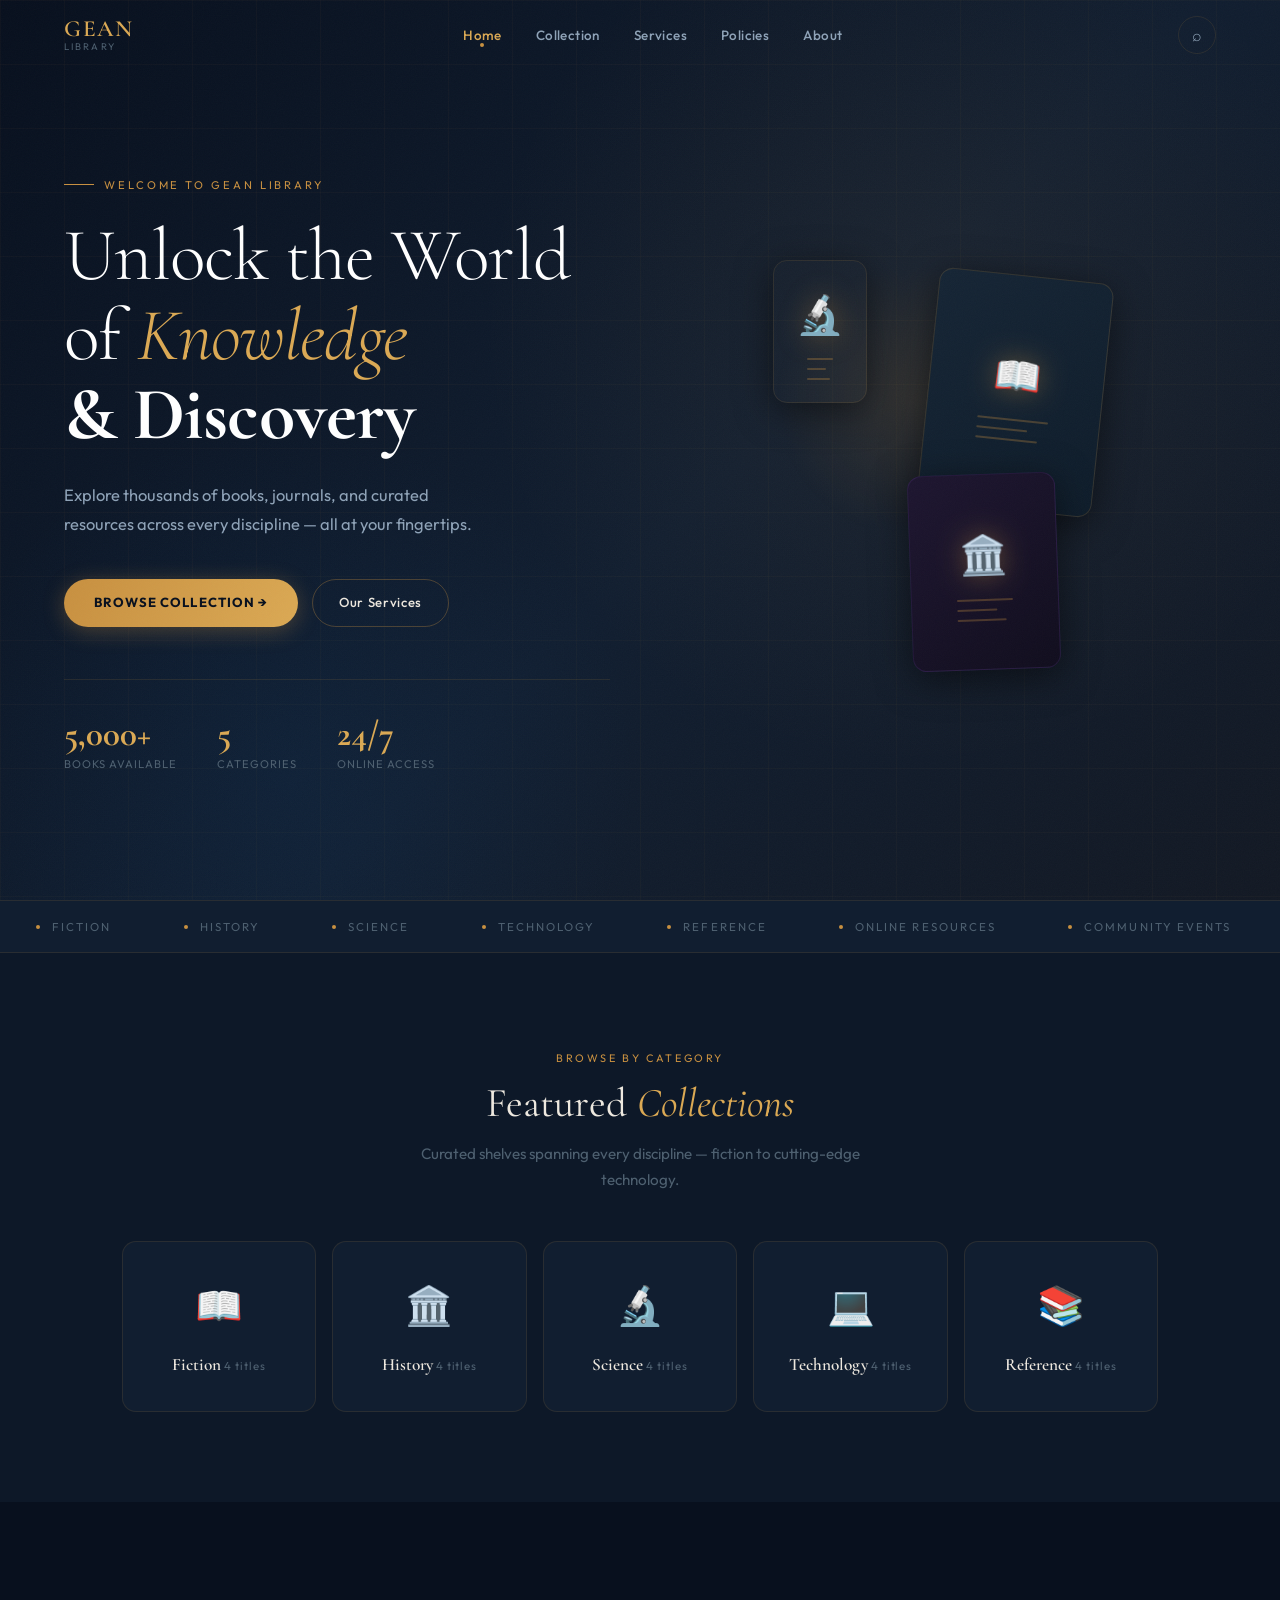
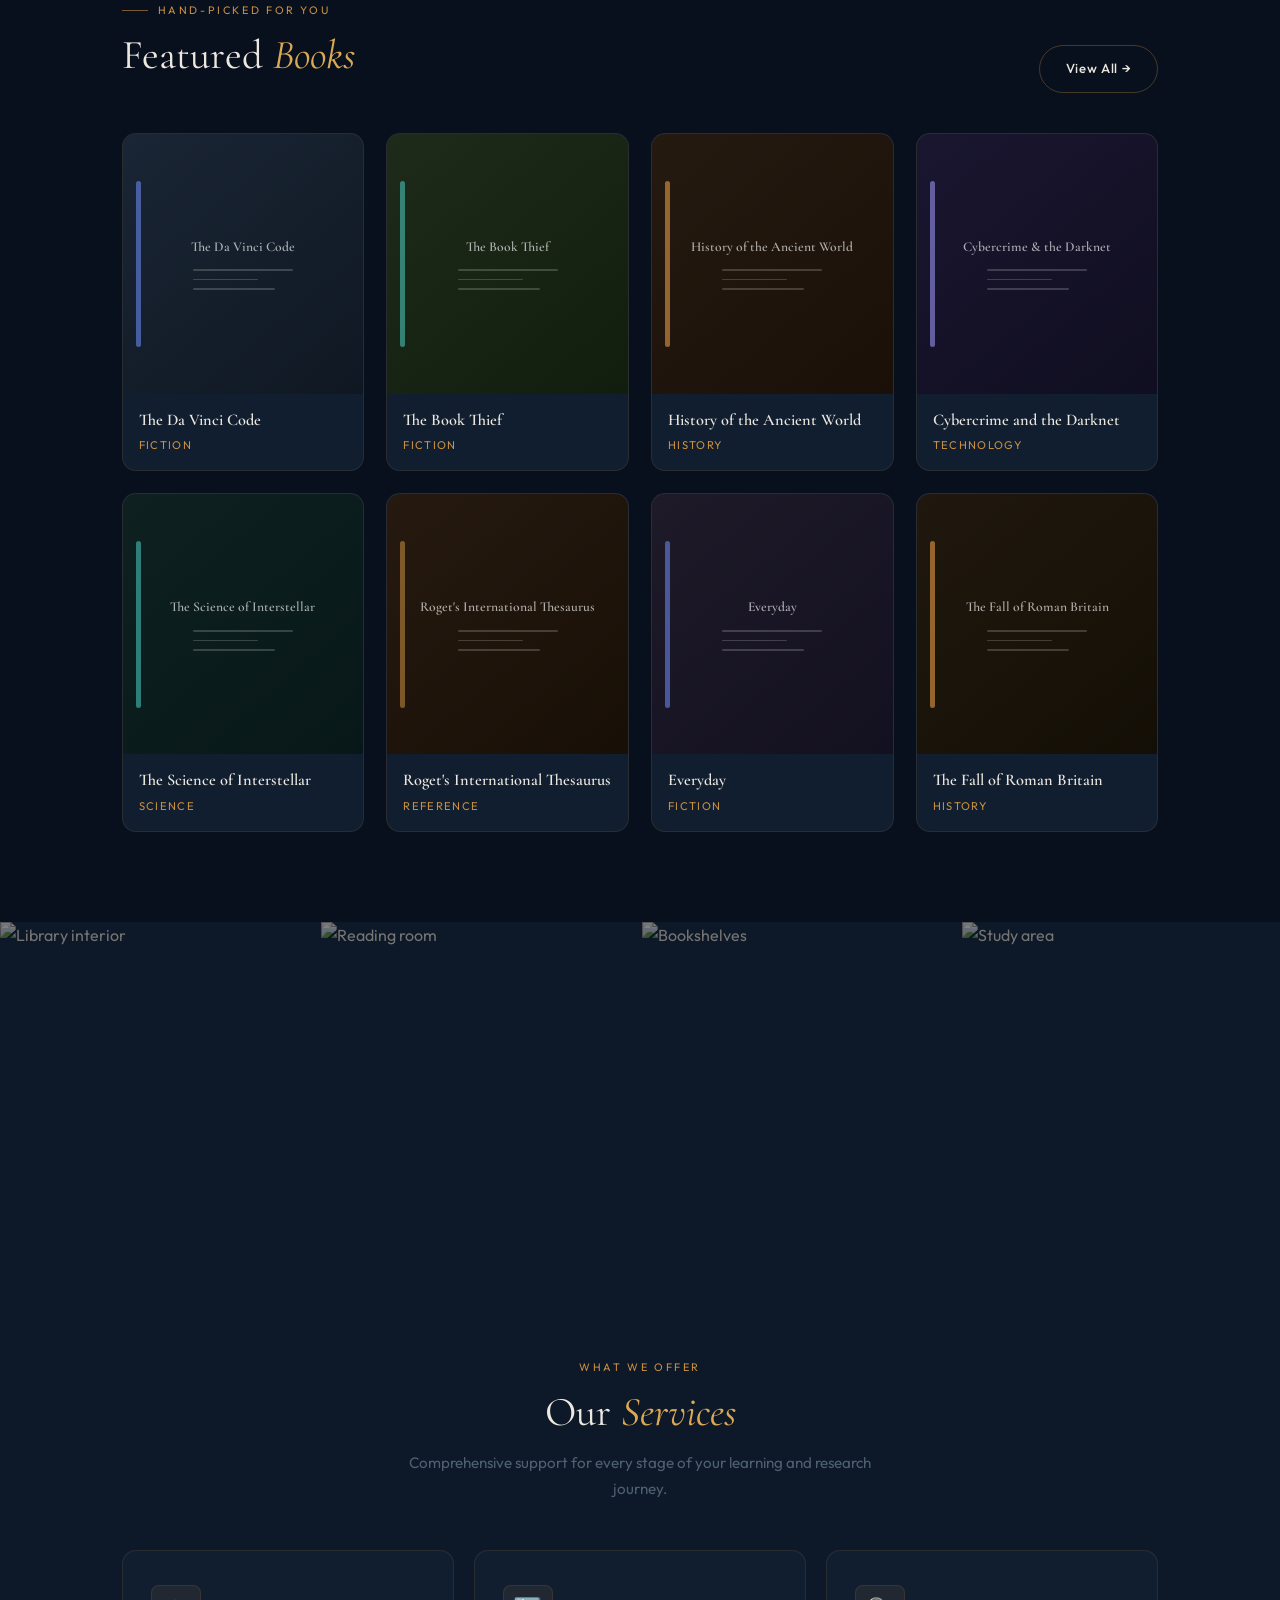
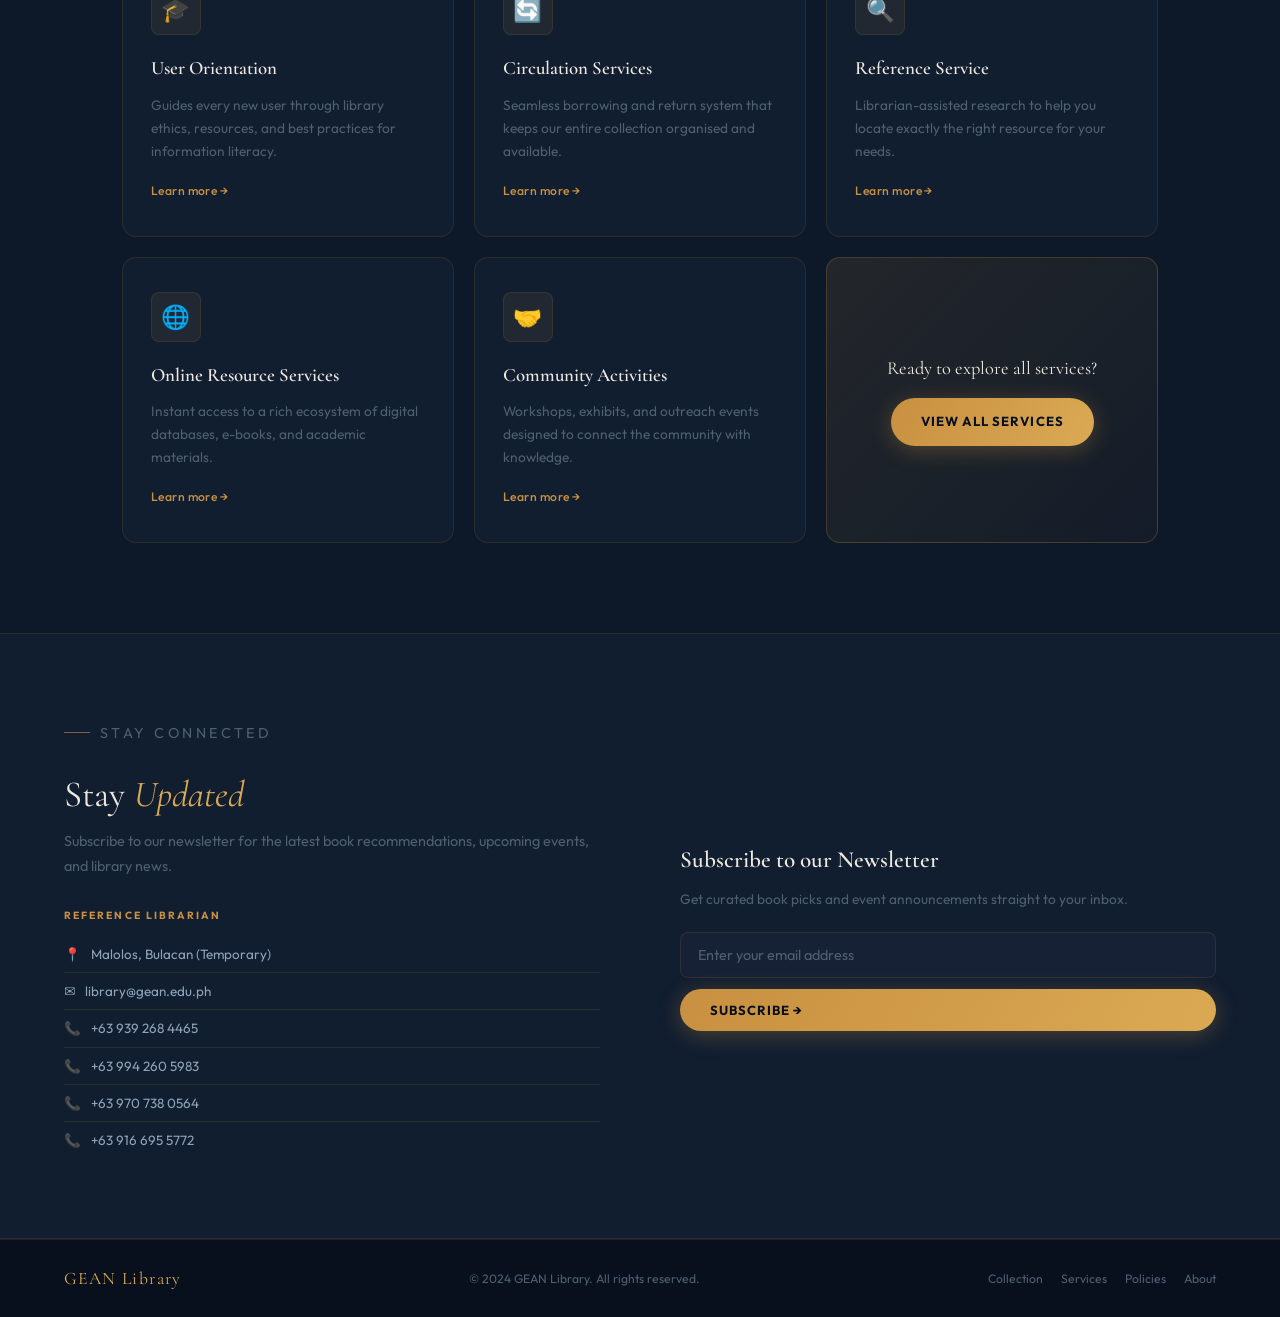
==== index.html @ 61dcc034 "Initial commit - GEAN Library Website" ====
<!DOCTYPE html>
<html lang="en">
<head>
  <meta charset="UTF-8">
  <meta name="viewport" content="width=device-width, initial-scale=1.0">
  <title>GEAN Library — Explore Knowledge</title>
  <link rel="stylesheet" href="style.css">
</head>
<body>

<!-- ══ SEARCH OVERLAY ════════════════════════════════════════ -->
<div id="searchOverlay" class="search-overlay" role="dialog" aria-label="Search books">
  <div class="search-box">
    <div class="search-input-wrap">
      <span class="search-ico">⌕</span>
      <input id="searchInput" type="text" placeholder="Search books, categories…" autocomplete="off" spellcheck="false">
      <button id="searchCloseBtn" class="search-close-btn" aria-label="Close search">✕</button>
    </div>
    <p class="search-meta">Press <kbd>Esc</kbd> to close &nbsp;·&nbsp; <kbd>Ctrl K</kbd> to open</p>
    <div id="searchResults" role="listbox" aria-label="Search results"></div>
  </div>
</div>

<!-- ══ NAVIGATION ════════════════════════════════════════════ -->
<nav class="nav" role="navigation" aria-label="Main navigation">
  <a href="index.html" class="nav-brand" aria-label="GEAN Library home">
    <span class="nav-brand-name">GEAN</span>
    <span class="nav-brand-sub">Library</span>
  </a>

  <ul class="nav-links" role="list">
    <li><a href="index.html">Home</a></li>
    <li><a href="collection.html">Collection</a></li>
    <li><a href="services.html">Services</a></li>
    <li><a href="policies.html">Policies</a></li>
    <li><a href="about.html">About</a></li>
  </ul>

  <button id="navSearchBtn" class="nav-search-btn" aria-label="Open search">⌕</button>
  <button id="navBurger" class="nav-burger" aria-label="Toggle menu" aria-expanded="false">
    <span></span><span></span><span></span>
  </button>
</nav>

<!-- Mobile drawer -->
<nav id="navDrawer" class="nav-drawer" aria-label="Mobile navigation">
  <a href="index.html">Home</a>
  <a href="collection.html">Collection</a>
  <a href="services.html">Services</a>
  <a href="policies.html">Policies</a>
  <a href="about.html">About</a>
</nav>

<!-- ══ HERO ══════════════════════════════════════════════════ -->
<section class="hero" id="home" aria-label="Hero section">
  <div class="hero-grid"></div>
  <div class="hero-radial"></div>
  <div class="hero-radial-2"></div>

  <div class="hero-inner">
    <!-- Left: Text -->
    <div class="hero-left">
      <p class="hero-eyebrow">Welcome to GEAN Library</p>

      <h1 class="hero-title">
        Unlock the World<br>
        of <em>Knowledge</em>
        <strong>& Discovery</strong>
      </h1>

      <p class="hero-desc">
        Explore thousands of books, journals, and curated resources
        across every discipline — all at your fingertips.
      </p>

      <div class="hero-btns">
        <a href="collection.html" class="btn-gold">Browse Collection &rarr;</a>
        <a href="services.html"   class="btn-ghost">Our Services</a>
      </div>

      <div class="hero-stats">
        <div class="stat-item">
          <div class="stat-num" data-count="5000" data-suffix="+">0</div>
          <div class="stat-label">Books Available</div>
        </div>
        <div class="stat-item">
          <div class="stat-num" data-count="5" data-suffix="">0</div>
          <div class="stat-label">Categories</div>
        </div>
        <div class="stat-item">
          <div class="stat-num" data-count="24" data-suffix="/7">0</div>
          <div class="stat-label">Online Access</div>
        </div>
      </div>
    </div>

    <!-- Right: Floating cards -->
    <div class="hero-visual" aria-hidden="true">
      <div class="hv-wrap">
        <div class="hv-glow"></div>
        <div class="hv-card">
          <div class="hv-inner">
            <span class="hv-icon">📖</span>
            <div class="hv-lines"><span></span><span></span><span></span></div>
          </div>
        </div>
        <div class="hv-card">
          <div class="hv-inner">
            <span class="hv-icon">🏛️</span>
            <div class="hv-lines"><span></span><span></span><span></span></div>
          </div>
        </div>
        <div class="hv-card">
          <div class="hv-inner">
            <span class="hv-icon">🔬</span>
            <div class="hv-lines"><span></span><span></span><span></span></div>
          </div>
        </div>
      </div>
    </div>
  </div>
</section>

<!-- ══ MARQUEE ════════════════════════════════════════════════ -->
<div class="marquee-bar" aria-hidden="true">
  <div class="marquee-track">
    <!-- Duplicated for seamless loop -->
    <span class="mq-item"><span class="mq-dot"></span>Fiction</span>
    <span class="mq-item"><span class="mq-dot"></span>History</span>
    <span class="mq-item"><span class="mq-dot"></span>Science</span>
    <span class="mq-item"><span class="mq-dot"></span>Technology</span>
    <span class="mq-item"><span class="mq-dot"></span>Reference</span>
    <span class="mq-item"><span class="mq-dot"></span>Online Resources</span>
    <span class="mq-item"><span class="mq-dot"></span>Community Events</span>
    <span class="mq-item"><span class="mq-dot"></span>User Orientation</span>
    <span class="mq-item"><span class="mq-dot"></span>Circulation Services</span>
    <span class="mq-item"><span class="mq-dot"></span>Fiction</span>
    <span class="mq-item"><span class="mq-dot"></span>History</span>
    <span class="mq-item"><span class="mq-dot"></span>Science</span>
    <span class="mq-item"><span class="mq-dot"></span>Technology</span>
    <span class="mq-item"><span class="mq-dot"></span>Reference</span>
    <span class="mq-item"><span class="mq-dot"></span>Online Resources</span>
    <span class="mq-item"><span class="mq-dot"></span>Community Events</span>
    <span class="mq-item"><span class="mq-dot"></span>User Orientation</span>
    <span class="mq-item"><span class="mq-dot"></span>Circulation Services</span>
  </div>
</div>

<!-- ══ CATEGORIES ════════════════════════════════════════════ -->
<section class="cat-section sec" aria-labelledby="cat-heading">
  <div class="wrap">
    <header class="sec-header center" style="margin-bottom:48px">
      <p class="sec-tag">Browse by Category</p>
      <h2 class="sec-title" id="cat-heading">Featured <em>Collections</em></h2>
      <p class="sec-desc">Curated shelves spanning every discipline — fiction to cutting-edge technology.</p>
    </header>

    <div class="cat-grid">
      <a href="collection.html#fiction"    class="cat-card reveal d1">
        <span class="cat-icon">📖</span>
        <span class="cat-name">Fiction</span>
        <span class="cat-count">4 titles</span>
      </a>
      <a href="collection.html#history"    class="cat-card reveal d2">
        <span class="cat-icon">🏛️</span>
        <span class="cat-name">History</span>
        <span class="cat-count">4 titles</span>
      </a>
      <a href="collection.html#science"    class="cat-card reveal d3">
        <span class="cat-icon">🔬</span>
        <span class="cat-name">Science</span>
        <span class="cat-count">4 titles</span>
      </a>
      <a href="collection.html#technology" class="cat-card reveal d4">
        <span class="cat-icon">💻</span>
        <span class="cat-name">Technology</span>
        <span class="cat-count">4 titles</span>
      </a>
      <a href="collection.html#reference"  class="cat-card reveal d5">
        <span class="cat-icon">📚</span>
        <span class="cat-name">Reference</span>
        <span class="cat-count">4 titles</span>
      </a>
    </div>
  </div>
</section>

<!-- ══ FEATURED BOOKS ═════════════════════════════════════════ -->
<section class="books-section sec" aria-labelledby="books-heading">
  <div class="wrap">
    <div class="books-hdr">
      <div>
        <p class="sec-tag">Hand-picked for You</p>
        <h2 class="sec-title" id="books-heading">Featured <em>Books</em></h2>
      </div>
      <a href="collection.html" class="btn-ghost">View All &rarr;</a>
    </div>

    <div class="books-grid">

      <!-- Book 1 -->
      <article class="book-card reveal d1">
        <div class="book-cover">
          <div class="book-cover-fake" style="background:linear-gradient(140deg,#1a2535,#0f1822)">
            <div class="bcf-spine" style="background:#6e8efb"></div>
            <span class="bcf-label">The Da Vinci Code</span>
            <div class="bcf-lines"><span></span><span></span><span></span></div>
          </div>
          <div class="book-overlay">
            <button class="btn-add">+ Add to Collection</button>
          </div>
        </div>
        <div class="book-body">
          <p class="book-title">The Da Vinci Code</p>
          <p class="book-cat">Fiction</p>
        </div>
      </article>

      <!-- Book 2 -->
      <article class="book-card reveal d2">
        <div class="book-cover">
          <div class="book-cover-fake" style="background:linear-gradient(140deg,#1e2a1a,#111e0e)">
            <div class="bcf-spine" style="background:#4ecdc4"></div>
            <span class="bcf-label">The Book Thief</span>
            <div class="bcf-lines"><span></span><span></span><span></span></div>
          </div>
          <div class="book-overlay">
            <button class="btn-add">+ Add to Collection</button>
          </div>
        </div>
        <div class="book-body">
          <p class="book-title">The Book Thief</p>
          <p class="book-cat">Fiction</p>
        </div>
      </article>

      <!-- Book 3 -->
      <article class="book-card reveal d3">
        <div class="book-cover">
          <div class="book-cover-fake" style="background:linear-gradient(140deg,#251a10,#1a1008)">
            <div class="bcf-spine" style="background:#f6a74b"></div>
            <span class="bcf-label">History of the Ancient World</span>
            <div class="bcf-lines"><span></span><span></span><span></span></div>
          </div>
          <div class="book-overlay">
            <button class="btn-add">+ Add to Collection</button>
          </div>
        </div>
        <div class="book-body">
          <p class="book-title">History of the Ancient World</p>
          <p class="book-cat">History</p>
        </div>
      </article>

      <!-- Book 4 -->
      <article class="book-card reveal d4">
        <div class="book-cover">
          <div class="book-cover-fake" style="background:linear-gradient(140deg,#1a1630,#100e20)">
            <div class="bcf-spine" style="background:#a29bfe"></div>
            <span class="bcf-label">Cybercrime &amp; the Darknet</span>
            <div class="bcf-lines"><span></span><span></span><span></span></div>
          </div>
          <div class="book-overlay">
            <button class="btn-add">+ Add to Collection</button>
          </div>
        </div>
        <div class="book-body">
          <p class="book-title">Cybercrime and the Darknet</p>
          <p class="book-cat">Technology</p>
        </div>
      </article>

      <!-- Book 5 -->
      <article class="book-card reveal d1">
        <div class="book-cover">
          <div class="book-cover-fake" style="background:linear-gradient(140deg,#0e2020,#081818)">
            <div class="bcf-spine" style="background:#4ecdc4"></div>
            <span class="bcf-label">The Science of Interstellar</span>
            <div class="bcf-lines"><span></span><span></span><span></span></div>
          </div>
          <div class="book-overlay">
            <button class="btn-add">+ Add to Collection</button>
          </div>
        </div>
        <div class="book-body">
          <p class="book-title">The Science of Interstellar</p>
          <p class="book-cat">Science</p>
        </div>
      </article>

      <!-- Book 6 -->
      <article class="book-card reveal d2">
        <div class="book-cover">
          <div class="book-cover-fake" style="background:linear-gradient(140deg,#261a10,#180f06)">
            <div class="bcf-spine" style="background:#c89040"></div>
            <span class="bcf-label">Roget's International Thesaurus</span>
            <div class="bcf-lines"><span></span><span></span><span></span></div>
          </div>
          <div class="book-overlay">
            <button class="btn-add">+ Add to Collection</button>
          </div>
        </div>
        <div class="book-body">
          <p class="book-title">Roget's International Thesaurus</p>
          <p class="book-cat">Reference</p>
        </div>
      </article>

      <!-- Book 7 -->
      <article class="book-card reveal d3">
        <div class="book-cover">
          <div class="book-cover-fake" style="background:linear-gradient(140deg,#1e1a28,#131020)">
            <div class="bcf-spine" style="background:#6e8efb"></div>
            <span class="bcf-label">Everyday</span>
            <div class="bcf-lines"><span></span><span></span><span></span></div>
          </div>
          <div class="book-overlay">
            <button class="btn-add">+ Add to Collection</button>
          </div>
        </div>
        <div class="book-body">
          <p class="book-title">Everyday</p>
          <p class="book-cat">Fiction</p>
        </div>
      </article>

      <!-- Book 8 -->
      <article class="book-card reveal d4">
        <div class="book-cover">
          <div class="book-cover-fake" style="background:linear-gradient(140deg,#20180e,#140f06)">
            <div class="bcf-spine" style="background:#f6a74b"></div>
            <span class="bcf-label">The Fall of Roman Britain</span>
            <div class="bcf-lines"><span></span><span></span><span></span></div>
          </div>
          <div class="book-overlay">
            <button class="btn-add">+ Add to Collection</button>
          </div>
        </div>
        <div class="book-body">
          <p class="book-title">The Fall of Roman Britain</p>
          <p class="book-cat">History</p>
        </div>
      </article>

    </div>
  </div>
</section>

<!-- ══ GALLERY STRIP ═════════════════════════════════════════ -->
<div class="gallery-strip" aria-label="Library photo gallery" role="img">
  <!-- Replace src with real images from your /images folder -->
  <img src="images/gal1.jpg" alt="Library interior" loading="lazy">
  <img src="images/gal2.jpg" alt="Reading room"     loading="lazy">
  <img src="images/gal3.jpg" alt="Bookshelves"      loading="lazy">
  <img src="images/gal4.jpg" alt="Study area"       loading="lazy">
</div>

<!-- ══ SERVICES PREVIEW ══════════════════════════════════════ -->
<section class="services-prev sec" aria-labelledby="srv-heading">
  <div class="wrap">
    <header class="sec-header center" style="margin-bottom:48px">
      <p class="sec-tag">What We Offer</p>
      <h2 class="sec-title" id="srv-heading">Our <em>Services</em></h2>
      <p class="sec-desc">Comprehensive support for every stage of your learning and research journey.</p>
    </header>

    <div class="srv-grid">
      <div class="srv-card reveal d1">
        <div class="srv-icon">🎓</div>
        <h3 class="srv-title">User Orientation</h3>
        <p class="srv-desc">Guides every new user through library ethics, resources, and best practices for information literacy.</p>
        <a href="services.html" class="srv-arrow">Learn more →</a>
      </div>
      <div class="srv-card reveal d2">
        <div class="srv-icon">🔄</div>
        <h3 class="srv-title">Circulation Services</h3>
        <p class="srv-desc">Seamless borrowing and return system that keeps our entire collection organised and available.</p>
        <a href="services.html" class="srv-arrow">Learn more →</a>
      </div>
      <div class="srv-card reveal d3">
        <div class="srv-icon">🔍</div>
        <h3 class="srv-title">Reference Service</h3>
        <p class="srv-desc">Librarian-assisted research to help you locate exactly the right resource for your needs.</p>
        <a href="services.html" class="srv-arrow">Learn more →</a>
      </div>
      <div class="srv-card reveal d1">
        <div class="srv-icon">🌐</div>
        <h3 class="srv-title">Online Resource Services</h3>
        <p class="srv-desc">Instant access to a rich ecosystem of digital databases, e-books, and academic materials.</p>
        <a href="services.html" class="srv-arrow">Learn more →</a>
      </div>
      <div class="srv-card reveal d2">
        <div class="srv-icon">🤝</div>
        <h3 class="srv-title">Community Activities</h3>
        <p class="srv-desc">Workshops, exhibits, and outreach events designed to connect the community with knowledge.</p>
        <a href="services.html" class="srv-arrow">Learn more →</a>
      </div>
      <div class="srv-card reveal d3"
           style="display:flex;align-items:center;justify-content:center;flex-direction:column;gap:16px;background:linear-gradient(135deg,rgba(200,144,64,.12),rgba(200,144,64,.04));border-color:rgba(200,144,64,.25);">
        <p style="font-family:var(--font-d);font-size:1.15rem;color:var(--text-1);text-align:center;line-height:1.5">
          Ready to explore all services?
        </p>
        <a href="services.html" class="btn-gold">View All Services</a>
      </div>
    </div>
  </div>
</section>

<!-- ══ NEWSLETTER ════════════════════════════════════════════ -->
<section class="nl-section" aria-labelledby="nl-heading">
  <div class="nl-inner">
    <div class="nl-left reveal">
      <p class="sec-tag">Stay Connected</p>
      <h2 id="nl-heading">Stay <em>Updated</em></h2>
      <p>Subscribe to our newsletter for the latest book recommendations, upcoming events, and library news.</p>

      <div class="nl-contacts">
        <h4>Reference Librarian</h4>
        <div class="nl-ci"><span>📍</span> Malolos, Bulacan (Temporary)</div>
        <div class="nl-ci"><span>✉️</span> library@gean.edu.ph</div>
        <div class="nl-ci"><span>📞</span> +63 939 268 4465</div>
        <div class="nl-ci"><span>📞</span> +63 994 260 5983</div>
        <div class="nl-ci"><span>📞</span> +63 970 738 0564</div>
        <div class="nl-ci"><span>📞</span> +63 916 695 5772</div>
      </div>
    </div>

    <div class="nl-right reveal d2">
      <h3>Subscribe to our Newsletter</h3>
      <p>Get curated book picks and event announcements straight to your inbox.</p>
      <form class="nl-form" onsubmit="return false;">
        <input class="nl-input" type="email" placeholder="Enter your email address" required>
        <button type="submit" class="btn-gold">Subscribe &rarr;</button>
      </form>
    </div>
  </div>
</section>

<!-- ══ FOOTER ════════════════════════════════════════════════ -->
<footer>
  <span class="ft-brand">GEAN Library</span>
  <span class="ft-copy">&copy; 2024 GEAN Library. All rights reserved.</span>
  <nav class="ft-links" aria-label="Footer navigation">
    <a href="collection.html">Collection</a>
    <a href="services.html">Services</a>
    <a href="policies.html">Policies</a>
    <a href="about.html">About</a>
  </nav>
</footer>

<script src="script.js" defer></script>
</body>
</html>
---- style.css ----
/* ═══════════════════════════════════════════════════════════════
   GEAN LIBRARY — Global Design System
   Theme : Dark Luxury Editorial
   Fonts : Cormorant Garamond (display) · Outfit (body)
   ═══════════════════════════════════════════════════════════════ */

@import url('https://fonts.googleapis.com/css2?family=Cormorant+Garamond:ital,wght@0,300;0,400;0,500;0,600;0,700;1,300;1,400;1,600;1,700&family=Outfit:wght@300;400;500;600;700&display=swap');

/* ── 1. CSS Variables ───────────────────────────────────────── */
:root {
  --navy:         #08101e;
  --navy-mid:     #0d1828;
  --navy-light:   #162135;
  --navy-card:    #111e30;
  --slate:        #1e2f45;
  --gold:         #c89040;
  --gold-light:   #dba954;
  --gold-pale:    #f2d898;
  --cream:        #f7f2e8;
  --white:        #ffffff;
  --text-1:       #ede8df;   /* primary */
  --text-2:       #8fa3b8;   /* secondary */
  --text-3:       #4e6070;   /* muted */
  --border:       rgba(200,144,64,.13);
  --border-h:     rgba(200,144,64,.32);

  /* Gradients */
  --g-hero:  linear-gradient(135deg, #08101e 0%, #111e30 55%, #131924 100%);
  --g-gold:  linear-gradient(120deg, #c89040 0%, #dba954 100%);
  --g-card:  linear-gradient(155deg, #131e2e 0%, #0d1828 100%);

  /* Shadows / Glows */
  --glow:        0 0 48px rgba(200,144,64,.22);
  --shadow-card: 0 8px 36px rgba(0,0,0,.5);
  --shadow-lift: 0 24px 64px rgba(0,0,0,.65);

  /* Shape */
  --r-sm: 8px;
  --r-md: 14px;
  --r-lg: 22px;
  --r-xl: 32px;

  --ease: cubic-bezier(.4,0,.2,1);
  --t:    0.35s;

  --font-d: 'Cormorant Garamond', Georgia, serif;
  --font-b: 'Outfit', system-ui, sans-serif;
}

/* ── 2. Reset ───────────────────────────────────────────────── */
*,*::before,*::after { margin:0; padding:0; box-sizing:border-box; }
html { scroll-behavior:smooth; font-size:16px; }
body {
  font-family: var(--font-b);
  background: var(--navy);
  color: var(--text-1);
  line-height: 1.65;
  -webkit-font-smoothing: antialiased;
  overflow-x: hidden;
}
img  { display:block; max-width:100%; }
a    { color:inherit; text-decoration:none; }
ul   { list-style:none; }
button { cursor:pointer; font-family:var(--font-b); }
input,button { outline:none; }

/* ── 3. Scrollbar ───────────────────────────────────────────── */
::-webkit-scrollbar       { width:5px; }
::-webkit-scrollbar-track { background:var(--navy); }
::-webkit-scrollbar-thumb { background:var(--slate); border-radius:3px; }
::-webkit-scrollbar-thumb:hover { background:var(--gold); }
::selection { background:rgba(200,144,64,.28); color:var(--gold-pale); }

/* ── 4. Grain overlay ───────────────────────────────────────── */
body::after {
  content:'';
  position:fixed; inset:0;
  background-image:url("data:image/svg+xml,%3Csvg xmlns='http://www.w3.org/2000/svg' width='300' height='300'%3E%3Cfilter id='n'%3E%3CfeTurbulence type='fractalNoise' baseFrequency='0.85' numOctaves='4' stitchTiles='stitch'/%3E%3C/filter%3E%3Crect width='300' height='300' filter='url(%23n)' opacity='1'/%3E%3C/svg%3E");
  opacity:.025;
  pointer-events:none;
  z-index:9000;
}

/* ═══════════════════════════════════════════════════════════════
   NAVIGATION
   ═══════════════════════════════════════════════════════════════ */
.nav {
  position: fixed; top:0; left:0; right:0;
  z-index: 500;
  height: 70px;
  display: flex;
  align-items: center;
  justify-content: space-between;
  padding: 0 5%;
  transition: background var(--t) var(--ease), border-color var(--t) var(--ease);
  border-bottom: 1px solid transparent;
}
.nav.stuck {
  background: rgba(8,16,30,.93);
  backdrop-filter: blur(20px);
  -webkit-backdrop-filter: blur(20px);
  border-bottom-color: var(--border);
}

/* Brand */
.nav-brand {
  display: flex;
  flex-direction: column;
  gap: 1px;
  line-height: 1;
  text-decoration: none;
}
.nav-brand-name {
  font-family: var(--font-d);
  font-size: 1.45rem;
  font-weight: 600;
  color: var(--gold-light);
  letter-spacing: .07em;
}
.nav-brand-sub {
  font-size: .6rem;
  letter-spacing: .22em;
  text-transform: uppercase;
  color: var(--text-3);
}

/* Links */
.nav-links {
  display: flex;
  align-items: center;
  gap: 4px;
}
.nav-links a {
  font-size: .84rem;
  font-weight: 500;
  color: var(--text-2);
  padding: 7px 15px;
  border-radius: 50px;
  letter-spacing: .03em;
  transition: color var(--t), background var(--t);
  position: relative;
}
.nav-links a:hover { color:var(--gold-light); background:rgba(200,144,64,.07); }
.nav-links a.active { color:var(--gold-light); }
.nav-links a.active::after {
  content:'';
  position:absolute;
  bottom:3px; left:50%;
  transform:translateX(-50%);
  width:4px; height:4px;
  background:var(--gold);
  border-radius:50%;
}

/* Search icon button */
.nav-search-btn {
  width:38px; height:38px;
  border-radius:50%;
  border:1px solid var(--border);
  background:transparent;
  color:var(--text-2);
  font-size:1rem;
  display:flex; align-items:center; justify-content:center;
  transition:all var(--t);
  margin-left:6px;
}
.nav-search-btn:hover { border-color:var(--gold); color:var(--gold-light); background:rgba(200,144,64,.07); }

/* Hamburger */
.nav-burger {
  display:none;
  flex-direction:column;
  gap:5px;
  background:none; border:none; padding:4px;
}
.nav-burger span {
  display:block;
  width:24px; height:2px;
  background:var(--text-1);
  border-radius:2px;
  transition:all var(--t);
}
.nav-burger.open span:nth-child(1) { transform:rotate(45deg) translate(5px,5px); }
.nav-burger.open span:nth-child(2) { opacity:0; transform:translateX(-8px); }
.nav-burger.open span:nth-child(3) { transform:rotate(-45deg) translate(5px,-5px); }

/* Mobile drawer */
.nav-drawer {
  position:fixed; inset:0; top:70px;
  background:rgba(8,16,30,.97);
  backdrop-filter:blur(24px);
  z-index:490;
  display:none;
  flex-direction:column;
  align-items:center;
  justify-content:center;
  gap:10px;
}
.nav-drawer.open { display:flex; }
.nav-drawer a {
  font-family:var(--font-d);
  font-size:2rem;
  font-weight:500;
  color:var(--text-1);
  padding:10px 32px;
  letter-spacing:.04em;
  transition:color var(--t);
}
.nav-drawer a:hover { color:var(--gold-light); }

/* ═══════════════════════════════════════════════════════════════
   SEARCH OVERLAY
   ═══════════════════════════════════════════════════════════════ */
.search-overlay {
  position:fixed; inset:0;
  z-index:800;
  background:rgba(8,16,30,.96);
  backdrop-filter:blur(28px);
  display:flex;
  align-items:flex-start;
  justify-content:center;
  padding-top:130px;
  opacity:0;
  visibility:hidden;
  transition:opacity .3s ease, visibility .3s ease;
}
.search-overlay.open { opacity:1; visibility:visible; }

.search-box {
  width:100%;
  max-width:700px;
  padding:0 24px;
}

.search-input-wrap {
  display:flex;
  align-items:center;
  background:var(--navy-light);
  border:1.5px solid var(--border-h);
  border-radius:var(--r-lg);
  overflow:hidden;
  transition:border-color var(--t), box-shadow var(--t);
}
.search-input-wrap:focus-within {
  border-color:var(--gold);
  box-shadow:var(--glow);
}

.search-ico {
  padding:0 20px;
  color:var(--gold);
  font-size:1.15rem;
  flex-shrink:0;
}

#searchInput {
  flex:1;
  background:transparent;
  border:none;
  font-family:var(--font-d);
  font-size:1.7rem;
  font-weight:300;
  color:var(--text-1);
  padding:18px 0;
  letter-spacing:.02em;
}
#searchInput::placeholder { color:var(--text-3); }

.search-close-btn {
  background:none;
  border:none;
  color:var(--text-3);
  font-size:1.5rem;
  padding:0 20px;
  transition:color var(--t);
  line-height:1;
}
.search-close-btn:hover { color:var(--gold-light); }

.search-meta {
  margin-top:14px;
  padding-left:58px;
  font-size:.75rem;
  color:var(--text-3);
  letter-spacing:.05em;
}
.search-meta kbd {
  background:var(--navy-light);
  border:1px solid var(--border);
  border-radius:4px;
  padding:1px 7px;
  font-family:var(--font-b);
  font-size:.7rem;
  color:var(--text-2);
}

/* Results list */
#searchResults {
  margin-top:22px;
  display:flex;
  flex-direction:column;
  gap:8px;
  max-height:54vh;
  overflow-y:auto;
  padding-right:2px;
}
#searchResults::-webkit-scrollbar { width:3px; }
#searchResults::-webkit-scrollbar-thumb { background:var(--slate); }

.sr-item {
  display:flex;
  align-items:center;
  gap:16px;
  background:var(--navy-light);
  border:1px solid var(--border);
  border-radius:var(--r-md);
  padding:13px 18px;
  cursor:pointer;
  transition:all var(--t);
  animation:srIn .22s var(--ease) both;
}
.sr-item:hover {
  border-color:var(--gold);
  background:var(--navy-card);
  transform:translateX(5px);
}
@keyframes srIn {
  from { opacity:0; transform:translateY(8px); }
  to   { opacity:1; transform:translateY(0); }
}
.sr-cover {
  width:40px; height:56px;
  border-radius:4px;
  object-fit:cover;
  flex-shrink:0;
  background:var(--slate);
}
.sr-info { flex:1; min-width:0; }
.sr-title {
  font-family:var(--font-d);
  font-size:1.05rem;
  font-weight:600;
  color:var(--text-1);
  white-space:nowrap;
  overflow:hidden;
  text-overflow:ellipsis;
}
.sr-cat {
  font-size:.72rem;
  color:var(--gold);
  text-transform:uppercase;
  letter-spacing:.12em;
  margin-top:3px;
}
.sr-arrow { color:var(--text-3); font-size:.95rem; }
.sr-item:hover .sr-arrow { color:var(--gold); }

.search-empty {
  text-align:center;
  padding:40px;
  font-family:var(--font-d);
  font-size:1.3rem;
  font-style:italic;
  color:var(--text-3);
}

/* ═══════════════════════════════════════════════════════════════
   SHARED LAYOUT HELPERS
   ═══════════════════════════════════════════════════════════════ */
.wrap   { max-width:1280px; margin:0 auto; padding:0 5%; }
.sec    { padding:90px 5%; }
.sec-sm { padding:56px 5%; }

.sec-tag {
  display:inline-flex;
  align-items:center;
  gap:10px;
  font-size:.68rem;
  letter-spacing:.24em;
  text-transform:uppercase;
  color:var(--gold);
  margin-bottom:12px;
}
.sec-tag::before {
  content:'';
  display:block;
  width:26px; height:1px;
  background:var(--gold);
  opacity:.6;
}

.sec-title {
  font-family:var(--font-d);
  font-size:clamp(1.9rem,3.2vw,2.8rem);
  font-weight:400;
  color:var(--text-1);
  line-height:1.15;
  margin-bottom:14px;
}
.sec-title em { font-style:italic; color:var(--gold-light); }

.sec-desc {
  font-size:.95rem;
  color:var(--text-3);
  max-width:480px;
  line-height:1.72;
}

.center { text-align:center; }
.center .sec-desc { margin:0 auto; }
.center .sec-tag  { justify-content:center; }
.center .sec-tag::before { display:none; }

/* ── Scroll-reveal ───────────────────────────────────────────── */
.reveal {
  opacity:0;
  transform:translateY(30px);
  transition:opacity .7s var(--ease), transform .7s var(--ease);
}
.reveal.in { opacity:1; transform:translateY(0); }
.d1 { transition-delay:.08s; }
.d2 { transition-delay:.16s; }
.d3 { transition-delay:.24s; }
.d4 { transition-delay:.32s; }
.d5 { transition-delay:.40s; }

/* ── Buttons ─────────────────────────────────────────────────── */
.btn-gold {
  display:inline-flex; align-items:center; gap:9px;
  background:var(--g-gold);
  color:var(--navy);
  font-weight:700; font-size:.82rem;
  letter-spacing:.08em; text-transform:uppercase;
  padding:13px 30px;
  border-radius:50px; border:none;
  transition:all var(--t);
  box-shadow:0 4px 22px rgba(200,144,64,.32);
}
.btn-gold:hover { transform:translateY(-2px); box-shadow:0 8px 36px rgba(200,144,64,.5); }

.btn-ghost {
  display:inline-flex; align-items:center; gap:9px;
  background:transparent;
  color:var(--text-1);
  font-weight:500; font-size:.82rem;
  letter-spacing:.05em;
  padding:12px 26px;
  border-radius:50px;
  border:1px solid var(--border-h);
  transition:all var(--t);
}
.btn-ghost:hover { border-color:var(--gold); color:var(--gold-light); background:rgba(200,144,64,.06); }

/* ═══════════════════════════════════════════════════════════════
   INDEX — HERO
   ═══════════════════════════════════════════════════════════════ */
.hero {
  min-height:100vh;
  display:flex;
  align-items:center;
  position:relative;
  overflow:hidden;
  background:var(--g-hero);
}

/* Grid bg */
.hero-grid {
  position:absolute; inset:0; pointer-events:none;
  background-image:
    linear-gradient(rgba(200,144,64,.035) 1px, transparent 1px),
    linear-gradient(90deg,rgba(200,144,64,.035) 1px, transparent 1px);
  background-size:64px 64px;
  animation:gridDrift 40s linear infinite;
}
@keyframes gridDrift { from{background-position:0 0;} to{background-position:64px 64px;} }

.hero-radial {
  position:absolute;
  top:-15%; right:-8%;
  width:72vw; height:72vw;
  background:radial-gradient(circle, rgba(200,144,64,.07) 0%, transparent 68%);
  animation:breathe 9s ease-in-out infinite;
  pointer-events:none;
}
.hero-radial-2 {
  position:absolute;
  bottom:-25%; left:-5%;
  width:55vw; height:55vw;
  background:radial-gradient(circle, rgba(20,80,140,.11) 0%, transparent 70%);
  animation:breathe 12s ease-in-out infinite reverse;
  pointer-events:none;
}
@keyframes breathe {
  0%,100%{transform:scale(1);opacity:1;}
  50%{transform:scale(1.1);opacity:.7;}
}

/* Content grid */
.hero-inner {
  position:relative; z-index:2;
  max-width:1280px; margin:0 auto;
  padding:130px 5% 90px;
  display:grid;
  grid-template-columns:1fr 1fr;
  gap:60px;
  align-items:center;
  width:100%;
}

/* Left — text */
.hero-eyebrow {
  display:inline-flex; align-items:center; gap:10px;
  font-size:.7rem; letter-spacing:.26em; text-transform:uppercase;
  color:var(--gold); margin-bottom:22px;
  opacity:0; animation:fadeUp .9s .1s var(--ease) both;
}
.hero-eyebrow::before { content:''; display:block; width:30px; height:1px; background:var(--gold); }

.hero-title {
  font-family:var(--font-d);
  font-size:clamp(3rem,5.8vw,5.4rem);
  font-weight:300;
  line-height:1.07;
  color:var(--white);
  letter-spacing:-.01em;
  margin-bottom:26px;
  opacity:0; animation:fadeUp .9s .2s var(--ease) both;
}
.hero-title em   { font-style:italic; color:var(--gold-light); }
.hero-title strong { display:block; font-weight:700; }

.hero-desc {
  font-size:1.03rem;
  color:var(--text-2);
  max-width:430px;
  line-height:1.78;
  margin-bottom:40px;
  opacity:0; animation:fadeUp .9s .3s var(--ease) both;
}

.hero-btns {
  display:flex; gap:14px; flex-wrap:wrap;
  opacity:0; animation:fadeUp .9s .4s var(--ease) both;
}

/* Stats row */
.hero-stats {
  display:flex; gap:40px;
  margin-top:52px; padding-top:36px;
  border-top:1px solid var(--border);
  opacity:0; animation:fadeUp .9s .54s var(--ease) both;
}
.stat-num {
  font-family:var(--font-d);
  font-size:2.2rem; font-weight:700;
  color:var(--gold-light); line-height:1;
}
.stat-label {
  font-size:.7rem; letter-spacing:.09em; text-transform:uppercase;
  color:var(--text-3); margin-top:4px;
}

/* Right — floating book cards */
.hero-visual {
  display:flex; align-items:center; justify-content:center;
  position:relative;
  opacity:0; animation:fadeLeft .9s .5s var(--ease) both;
}
@keyframes fadeLeft {
  from{opacity:0;transform:translateX(40px);}
  to{opacity:1;transform:translateX(0);}
}
@keyframes fadeUp {
  from{opacity:0;transform:translateY(28px);}
  to{opacity:1;transform:translateY(0);}
}

.hv-wrap {
  position:relative;
  width:340px; height:420px;
}
.hv-card {
  position:absolute;
  border-radius:var(--r-md);
  overflow:hidden;
  box-shadow:var(--shadow-card);
  border:1px solid var(--border);
}
.hv-card:nth-child(1) {
  width:220px; height:290px;
  top:70px; left:30px;
  background:var(--g-card);
  transform:rotate(-4deg);
  animation:hv1 6s ease-in-out infinite;
  z-index:2;
}
.hv-card:nth-child(2) {
  width:175px; height:235px;
  top:15px; right:10px;
  background:linear-gradient(140deg,#162535,#0f1d2b);
  border-color:rgba(200,144,64,.18);
  transform:rotate(6deg);
  animation:hv2 7.5s ease-in-out infinite;
  z-index:1;
}
.hv-card:nth-child(3) {
  width:148px; height:196px;
  bottom:10px; right:55px;
  background:linear-gradient(140deg,#1e1630,#110e1e);
  border-color:rgba(110,70,170,.18);
  transform:rotate(-2deg);
  animation:hv3 8.5s ease-in-out infinite;
  z-index:3;
}
@keyframes hv1 { 0%,100%{transform:rotate(-4deg) translateY(0)} 50%{transform:rotate(-4deg) translateY(-13px)} }
@keyframes hv2 { 0%,100%{transform:rotate(6deg)  translateY(0)} 50%{transform:rotate(6deg)  translateY(-9px)} }
@keyframes hv3 { 0%,100%{transform:rotate(-2deg) translateY(0)} 50%{transform:rotate(-2deg) translateY(-16px)} }

.hv-inner {
  width:100%; height:100%;
  display:flex; flex-direction:column;
  align-items:center; justify-content:center;
  gap:12px; padding:22px;
}
.hv-icon { font-size:2.4rem; filter:drop-shadow(0 0 14px rgba(200,144,64,.4)); }
.hv-lines { width:55%; display:flex; flex-direction:column; gap:8px; }
.hv-lines span { height:2px; border-radius:1px; background:rgba(200,144,64,.3); }
.hv-lines span:nth-child(1){width:100%}
.hv-lines span:nth-child(2){width:72%}
.hv-lines span:nth-child(3){width:88%}

.hv-glow {
  position:absolute;
  width:280px; height:280px;
  background:radial-gradient(circle,rgba(200,144,64,.13) 0%,transparent 70%);
  border-radius:50%;
  pointer-events:none;
}

/* ═══════════════════════════════════════════════════════════════
   INDEX — MARQUEE
   ═══════════════════════════════════════════════════════════════ */
.marquee-bar {
  background:var(--navy-card);
  border-top:1px solid var(--border);
  border-bottom:1px solid var(--border);
  padding:16px 0;
  overflow:hidden;
}
.marquee-track {
  display:flex;
  width:max-content;
  animation:marquee 30s linear infinite;
}
@keyframes marquee { from{transform:translateX(0)} to{transform:translateX(-50%)} }
.mq-item {
  display:flex; align-items:center; gap:12px;
  padding:0 36px;
  font-size:.72rem; letter-spacing:.18em; text-transform:uppercase;
  color:var(--text-3); white-space:nowrap;
}
.mq-dot { width:4px; height:4px; background:var(--gold); border-radius:50%; flex-shrink:0; }

/* ═══════════════════════════════════════════════════════════════
   INDEX — CATEGORIES
   ═══════════════════════════════════════════════════════════════ */
.cat-section { background:var(--navy-mid); }

.cat-grid {
  display:grid;
  grid-template-columns:repeat(5,1fr);
  gap:16px;
}
.cat-card {
  display:block;
  background:var(--navy-card);
  border:1px solid var(--border);
  border-radius:var(--r-md);
  padding:32px 18px;
  text-align:center;
  transition:all var(--t);
  position:relative; overflow:hidden;
  text-decoration:none;
}
.cat-card::before {
  content:'';
  position:absolute; inset:0;
  background:var(--g-gold);
  opacity:0;
  transition:opacity var(--t);
}
.cat-card:hover { border-color:var(--gold); transform:translateY(-6px); box-shadow:var(--glow); }
.cat-card:hover::before { opacity:.06; }
.cat-card:hover .cat-icon { transform:scale(1.18); }

.cat-icon {
  font-size:2.4rem; display:block;
  margin-bottom:13px;
  transition:transform var(--t);
  position:relative;
}
.cat-name {
  font-family:var(--font-d);
  font-size:1.08rem; font-weight:600;
  color:var(--text-1); margin-bottom:5px;
  position:relative;
}
.cat-count {
  font-size:.72rem; color:var(--text-3);
  letter-spacing:.08em; position:relative;
}

/* ═══════════════════════════════════════════════════════════════
   INDEX — FEATURED BOOKS
   ═══════════════════════════════════════════════════════════════ */
.books-section { background:var(--navy); }
.books-hdr { display:flex; justify-content:space-between; align-items:flex-end; margin-bottom:40px; flex-wrap:wrap; gap:20px; }

.books-grid {
  display:grid;
  grid-template-columns:repeat(4,1fr);
  gap:22px;
}

/* ── Book card ───────────────────────────────────────────────── */
.book-card {
  background:var(--navy-card);
  border:1px solid var(--border);
  border-radius:var(--r-md);
  overflow:hidden;
  display:flex; flex-direction:column;
  transition:all var(--t);
  cursor:pointer;
}
.book-card:hover {
  transform:translateY(-10px);
  box-shadow:var(--shadow-lift);
  border-color:rgba(200,144,64,.28);
}

.book-cover {
  position:relative; overflow:hidden;
  height:260px; background:var(--slate);
  flex-shrink:0;
}
.book-cover img {
  width:100%; height:100%; object-fit:cover;
  transition:transform .55s var(--ease);
}
.book-card:hover .book-cover img { transform:scale(1.07); }

/* CSS-only fallback covers */
.book-cover-fake {
  width:100%; height:100%;
  display:flex; flex-direction:column;
  align-items:center; justify-content:center;
  gap:14px; padding:24px;
  position:relative;
}
.bcf-spine {
  position:absolute; left:13px; top:18%; bottom:18%;
  width:5px; border-radius:3px; opacity:.55;
}
.bcf-label {
  font-family:var(--font-d);
  font-size:.85rem; font-weight:600;
  color:rgba(255,255,255,.65);
  text-align:center; line-height:1.3;
  z-index:1;
}
.bcf-lines {
  display:flex; flex-direction:column; gap:8px;
  width:52%; z-index:1;
}
.bcf-lines span { height:1.5px; border-radius:1px; background:rgba(255,255,255,.18); }
.bcf-lines span:nth-child(1){width:100%}
.bcf-lines span:nth-child(2){width:65%}
.bcf-lines span:nth-child(3){width:82%}

.book-overlay {
  position:absolute; inset:0;
  background:linear-gradient(to top,rgba(8,16,30,.92) 0%,transparent 55%);
  display:flex; align-items:flex-end; padding:14px;
  opacity:0; transition:opacity var(--t);
}
.book-card:hover .book-overlay { opacity:1; }
.btn-add {
  width:100%; background:var(--g-gold); color:var(--navy);
  border:none; border-radius:var(--r-sm);
  padding:10px; font-weight:700; font-size:.75rem;
  letter-spacing:.08em; text-transform:uppercase;
  transition:filter var(--t);
}
.btn-add:hover { filter:brightness(1.1); }

.book-body { padding:16px; }
.book-title {
  font-family:var(--font-d);
  font-size:1.02rem; font-weight:600;
  color:var(--text-1); line-height:1.3; margin-bottom:5px;
}
.book-cat {
  font-size:.7rem; color:var(--gold);
  text-transform:uppercase; letter-spacing:.12em;
}

/* ═══════════════════════════════════════════════════════════════
   INDEX — GALLERY STRIP
   ═══════════════════════════════════════════════════════════════ */
.gallery-strip {
  display:flex; height:340px; gap:3px;
  overflow:hidden; background:var(--navy-mid);
}
.gallery-strip img {
  flex:1; object-fit:cover;
  filter:brightness(.5) saturate(.65);
  transition:flex .6s cubic-bezier(.4,0,.2,1), filter .4s;
  cursor:pointer; min-width:48px;
}
.gallery-strip img:hover { flex:4; filter:brightness(.85) saturate(1); }

/* ═══════════════════════════════════════════════════════════════
   INDEX — SERVICES PREVIEW
   ═══════════════════════════════════════════════════════════════ */
.services-prev { background:var(--navy-mid); }
.srv-grid {
  display:grid;
  grid-template-columns:repeat(3,1fr);
  gap:20px;
}
.srv-card {
  background:var(--navy-card);
  border:1px solid var(--border);
  border-radius:var(--r-md);
  padding:34px 28px;
  position:relative; overflow:hidden;
  transition:all var(--t);
}
.srv-card::after {
  content:''; position:absolute;
  top:0; left:0; right:0; height:2px;
  background:var(--g-gold);
  transform:scaleX(0); transform-origin:left;
  transition:transform var(--t);
}
.srv-card:hover { border-color:var(--border-h); transform:translateY(-4px); box-shadow:var(--shadow-card); }
.srv-card:hover::after { transform:scaleX(1); }

.srv-icon {
  width:50px; height:50px;
  background:rgba(200,144,64,.09);
  border:1px solid var(--border);
  border-radius:var(--r-sm);
  display:flex; align-items:center; justify-content:center;
  font-size:1.45rem; margin-bottom:18px;
  transition:all var(--t);
}
.srv-card:hover .srv-icon { background:rgba(200,144,64,.17); border-color:var(--gold); }
.srv-title {
  font-family:var(--font-d);
  font-size:1.18rem; font-weight:600;
  color:var(--text-1); margin-bottom:9px;
}
.srv-desc {
  font-size:.855rem; color:var(--text-3); line-height:1.68;
}
.srv-arrow {
  display:inline-flex; align-items:center; gap:6px;
  font-size:.76rem; color:var(--gold);
  font-weight:500; margin-top:18px;
  letter-spacing:.04em;
  transition:gap var(--t); text-decoration:none;
}
.srv-card:hover .srv-arrow { gap:11px; }

/* ═══════════════════════════════════════════════════════════════
   INDEX — NEWSLETTER
   ═══════════════════════════════════════════════════════════════ */
.nl-section { background:var(--navy-card); border-top:1px solid var(--border); border-bottom:1px solid var(--border); }
.nl-inner {
  max-width:1280px; margin:0 auto;
  padding:80px 5%;
  display:grid; grid-template-columns:1fr 1fr;
  gap:80px; align-items:center;
}
.nl-left h2 {
  font-family:var(--font-d);
  font-size:2.3rem; font-weight:400;
  color:var(--text-1); line-height:1.2; margin-bottom:12px;
}
.nl-left h2 em { font-style:italic; color:var(--gold-light); }
.nl-left p { color:var(--text-3); font-size:.9rem; line-height:1.72; margin-bottom:28px; }

.nl-contacts h4 {
  font-size:.65rem; letter-spacing:.2em;
  text-transform:uppercase; color:var(--gold); margin-bottom:12px;
}
.nl-ci {
  display:flex; align-items:center; gap:10px;
  font-size:.84rem; color:var(--text-2);
  padding:7px 0;
  border-bottom:1px solid var(--border);
}
.nl-ci:last-child { border:none; }

.nl-right h3 {
  font-family:var(--font-d);
  font-size:1.45rem; font-weight:600;
  color:var(--text-1); margin-bottom:8px;
}
.nl-right p { color:var(--text-3); font-size:.855rem; margin-bottom:22px; }
.nl-form { display:flex; flex-direction:column; gap:11px; }
.nl-input {
  width:100%;
  background:var(--navy-light);
  border:1px solid var(--border);
  border-radius:var(--r-sm);
  padding:13px 17px;
  font-family:var(--font-b); font-size:.9rem;
  color:var(--text-1);
  transition:border-color var(--t), box-shadow var(--t);
}
.nl-input::placeholder { color:var(--text-3); }
.nl-input:focus { border-color:var(--gold); box-shadow:0 0 0 3px rgba(200,144,64,.1); }

/* ═══════════════════════════════════════════════════════════════
   FOOTER
   ═══════════════════════════════════════════════════════════════ */
footer {
  background:var(--navy);
  border-top:1px solid var(--border);
  padding:24px 5%;
  display:flex; align-items:center; justify-content:space-between; gap:20px;
}
.ft-brand {
  font-family:var(--font-d);
  font-size:1.1rem; letter-spacing:.08em;
  color:var(--gold-light);
}
.ft-copy { font-size:.76rem; color:var(--text-3); }
.ft-links { display:flex; gap:18px; }
.ft-links a { font-size:.76rem; color:var(--text-3); transition:color var(--t); }
.ft-links a:hover { color:var(--gold-light); }

/* ═══════════════════════════════════════════════════════════════
   PAGE BANNER (inner pages)
   ═══════════════════════════════════════════════════════════════ */
.page-hero {
  min-height:42vh;
  display:flex; align-items:flex-end;
  padding-bottom:52px;
  position:relative; overflow:hidden;
  background:var(--g-hero);
}
.ph-grid {
  position:absolute; inset:0;
  background-image:
    linear-gradient(rgba(200,144,64,.03) 1px,transparent 1px),
    linear-gradient(90deg,rgba(200,144,64,.03) 1px,transparent 1px);
  background-size:64px 64px;
  pointer-events:none;
}
.ph-glow {
  position:absolute; bottom:-40%; left:-8%;
  width:70vw; height:70vw;
  background:radial-gradient(circle,rgba(200,144,64,.06) 0%,transparent 65%);
  pointer-events:none;
}
.ph-inner {
  position:relative; z-index:1;
  max-width:1280px; width:100%;
  margin:0 auto; padding:0 5%;
}
.ph-tag {
  font-size:.68rem; letter-spacing:.24em;
  text-transform:uppercase; color:var(--gold);
  display:flex; align-items:center; gap:10px;
  margin-bottom:14px;
}
.ph-tag::before { content:''; width:26px; height:1px; background:var(--gold); opacity:.6; }
.ph-title {
  font-family:var(--font-d);
  font-size:clamp(2.6rem,5vw,4.4rem);
  font-weight:300; color:var(--white);
  line-height:1.1; letter-spacing:-.01em;
}
.ph-title em { font-style:italic; color:var(--gold-light); }
.ph-sub { color:var(--text-2); font-size:.97rem; margin-top:14px; max-width:520px; }

/* ═══════════════════════════════════════════════════════════════
   COLLECTION PAGE
   ═══════════════════════════════════════════════════════════════ */

/* Sticky category nav */
.col-nav {
  background:var(--navy-mid);
  border-bottom:1px solid var(--border);
  position:sticky; top:70px; z-index:100;
}
.col-nav-inner {
  max-width:1280px; margin:0 auto;
  padding:0 5%;
  display:flex; gap:2px;
  overflow-x:auto; scrollbar-width:none;
}
.col-nav-inner::-webkit-scrollbar { display:none; }
.col-btn {
  font-size:.8rem; font-weight:500;
  color:var(--text-3);
  padding:15px 18px;
  border:none; background:transparent;
  border-bottom:2px solid transparent;
  transition:all var(--t);
  white-space:nowrap; letter-spacing:.04em;
  cursor:pointer;
}
.col-btn:hover { color:var(--text-1); }
.col-btn.active { color:var(--gold-light); border-bottom-color:var(--gold); }

/* Book sections */
.book-sec { padding:68px 5%; }
.book-sec:nth-child(even) { background:var(--navy-mid); }

.bsec-hdr {
  display:flex; align-items:flex-end; justify-content:space-between;
  margin-bottom:38px; gap:20px; flex-wrap:wrap;
}
.bsec-left {}
.cat-pill {
  display:inline-flex; align-items:center; gap:7px;
  background:rgba(200,144,64,.1); border:1px solid rgba(200,144,64,.22);
  color:var(--gold-light);
  padding:5px 16px; border-radius:50px;
  font-size:.72rem; letter-spacing:.13em;
  text-transform:uppercase; font-weight:600;
  margin-bottom:9px;
}
.bsec-hdr h2 {
  font-family:var(--font-d);
  font-size:1.95rem; font-weight:300; color:var(--text-1);
}
.bsec-hdr p {
  font-size:.85rem; color:var(--text-3);
  max-width:390px; line-height:1.6;
}

.book-grid-4 {
  display:grid;
  grid-template-columns:repeat(4,1fr);
  gap:22px;
}

/* ═══════════════════════════════════════════════════════════════
   SERVICES PAGE
   ═══════════════════════════════════════════════════════════════ */
.svc-grid {
  display:grid;
  grid-template-columns:repeat(3,1fr);
  gap:22px;
}
.svc-card {
  background:var(--navy-card);
  border:1px solid var(--border);
  border-radius:var(--r-md);
  padding:38px 30px;
  position:relative; overflow:hidden;
  transition:all var(--t);
}
.svc-card::before {
  content:attr(data-n);
  position:absolute; top:18px; right:22px;
  font-family:var(--font-d);
  font-size:5.5rem; font-weight:700;
  color:rgba(200,144,64,.05);
  line-height:1; pointer-events:none;
}
.svc-card:hover { border-color:var(--border-h); transform:translateY(-6px); box-shadow:var(--shadow-card); }

.svc-ico { font-size:2rem; margin-bottom:18px; display:block; }
.svc-title {
  font-family:var(--font-d);
  font-size:1.35rem; font-weight:600;
  color:var(--text-1); margin-bottom:12px;
  padding-bottom:12px; border-bottom:1px solid var(--border);
}
.svc-desc { font-size:.855rem; color:var(--text-3); line-height:1.7; margin-bottom:22px; }
.btn-learn {
  display:inline-flex; align-items:center; gap:7px;
  font-size:.74rem; font-weight:600;
  color:var(--gold); letter-spacing:.08em;
  text-transform:uppercase; border:none; background:none;
  padding:0; transition:gap var(--t),color var(--t);
  cursor:pointer;
}
.btn-learn:hover { gap:12px; color:var(--gold-light); }

.toc-sec { background:var(--navy-mid); }
.toc-links { display:flex; flex-wrap:wrap; gap:9px; }
.toc-lnk {
  display:inline-flex; align-items:center; gap:7px;
  background:var(--navy-card); border:1px solid var(--border);
  color:var(--text-2); font-size:.8rem; padding:9px 18px;
  border-radius:50px; transition:all var(--t);
}
.toc-lnk::before { content:'→'; color:var(--gold); }
.toc-lnk:hover { background:rgba(200,144,64,.08); border-color:var(--gold); color:var(--gold-light); }

.register-sec {
  text-align:center; padding:96px 5%;
  background:var(--navy); position:relative; overflow:hidden;
}
.register-sec::before {
  content:'';
  position:absolute; top:50%; left:50%;
  transform:translate(-50%,-50%);
  width:55vw; height:55vw;
  background:radial-gradient(circle,rgba(200,144,64,.05) 0%,transparent 68%);
  pointer-events:none;
}
.register-sec h2 {
  font-family:var(--font-d);
  font-size:clamp(1.9rem,4vw,3rem);
  font-weight:300; color:var(--text-1);
  margin-bottom:14px;
}
.register-sec h2 em { font-style:italic; color:var(--gold-light); }
.register-sec p { color:var(--text-3); max-width:500px; margin:0 auto 34px; font-size:.93rem; line-height:1.72; }

/* ═══════════════════════════════════════════════════════════════
   POLICIES PAGE
   ═══════════════════════════════════════════════════════════════ */
.pol-layout {
  max-width:1280px; margin:0 auto;
  padding:70px 5%;
  display:grid; grid-template-columns:1fr 330px;
  gap:46px; align-items:start;
}
.pol-block {
  background:var(--navy-card);
  border:1px solid var(--border);
  border-radius:var(--r-md);
  padding:30px 34px; margin-bottom:18px;
  transition:border-color var(--t), box-shadow var(--t);
  cursor:pointer;
}
.pol-block:hover { border-color:var(--border-h); box-shadow:var(--shadow-card); }
.pol-block h3 {
  font-family:var(--font-d);
  font-size:1.12rem; font-weight:600;
  color:var(--gold-light); margin-bottom:13px;
  display:flex; align-items:center; gap:10px;
}
.pol-block h3::before { content:''; display:inline-block; width:6px; height:6px; background:var(--gold); border-radius:50%; flex-shrink:0; }
.pol-block p { font-size:.855rem; color:var(--text-3); line-height:1.72; margin-bottom:9px; }
.pol-block p:last-child { margin-bottom:0; }

.pol-sidebar { display:flex; flex-direction:column; gap:18px; position:sticky; top:100px; }
.sw {
  background:var(--navy-card);
  border:1px solid var(--border);
  border-radius:var(--r-md);
  padding:26px 22px; position:relative; overflow:hidden;
}
.sw::before {
  content:''; position:absolute; top:0; left:0; right:0;
  height:2px; background:var(--g-gold);
}
.sw h4 {
  font-family:var(--font-d);
  font-size:1.08rem; font-weight:600;
  color:var(--gold-light); margin-bottom:12px;
}
.sw p { font-size:.8rem; color:var(--text-3); line-height:1.65; margin-bottom:10px; }
.laws-list li {
  display:flex; gap:9px; font-size:.78rem;
  color:var(--text-2); padding:8px 0;
  border-bottom:1px solid var(--border); line-height:1.45;
}
.laws-list li:last-child { border:none; }
.laws-list li::before { content:'✦'; color:var(--gold); font-size:.62rem; margin-top:2px; flex-shrink:0; }

/* ═══════════════════════════════════════════════════════════════
   ABOUT PAGE
   ═══════════════════════════════════════════════════════════════ */
.about-hero {
  min-height:52vh;
  display:flex; align-items:flex-end;
  padding-bottom:52px;
  position:relative; overflow:hidden;
}
.about-hero-img {
  position:absolute; inset:0;
  width:100%; height:100%;
  object-fit:cover;
  filter:brightness(.28) saturate(.55);
}
.about-hero-overlay {
  position:absolute; inset:0;
  background:linear-gradient(135deg,rgba(8,16,30,.88) 0%,rgba(17,30,48,.65) 100%);
}
.ah-inner {
  position:relative; z-index:1;
  max-width:1280px; width:100%; margin:0 auto; padding:0 5%;
}

.mv-sec { background:var(--navy-mid); }
.mv-grid { display:grid; grid-template-columns:1fr 1fr; gap:24px; }
.mv-card {
  background:var(--navy-card);
  border:1px solid var(--border);
  border-radius:var(--r-md);
  padding:38px 34px; position:relative; overflow:hidden;
}
.mv-card::before {
  content:attr(data-l);
  position:absolute; right:-8px; bottom:-18px;
  font-family:var(--font-d); font-size:9rem; font-weight:700;
  color:rgba(200,144,64,.04); line-height:1; pointer-events:none;
}
.mv-card h2 {
  font-family:var(--font-d);
  font-size:1.55rem; font-weight:600;
  color:var(--gold-light); margin-bottom:14px;
}
.mv-card p { font-size:.875rem; color:var(--text-3); line-height:1.76; }

.team-sec { background:var(--navy); }
.team-grid {
  display:flex; gap:22px; justify-content:center; flex-wrap:wrap;
}
.team-card {
  width:228px;
  background:var(--navy-card);
  border:1px solid var(--border);
  border-radius:var(--r-md);
  overflow:hidden; position:relative;
  transition:all var(--t); cursor:pointer;
}
.team-card:hover { transform:translateY(-10px); box-shadow:var(--shadow-lift); border-color:rgba(200,144,64,.28); }
.team-card img {
  width:100%; height:268px; object-fit:cover;
  filter:saturate(.75);
  transition:filter .4s,transform .5s;
  display:block;
}
.team-card:hover img { filter:saturate(1); transform:scale(1.04); }
.tc-overlay {
  position:absolute; inset:0;
  background:linear-gradient(to top,rgba(8,16,30,.95) 0%,rgba(8,16,30,.2) 60%,transparent 100%);
  display:flex; flex-direction:column; justify-content:flex-end;
  padding:18px 16px;
  opacity:0; transition:opacity var(--t);
}
.team-card:hover .tc-overlay { opacity:1; }
.tc-name { font-family:var(--font-d); font-size:.98rem; font-weight:600; color:var(--white); }
.tc-role { font-size:.68rem; color:var(--gold); text-transform:uppercase; letter-spacing:.11em; margin-top:2px; }
.tc-foot {
  padding:13px 16px; border-top:1px solid var(--border);
}
.tc-foot h4 { font-size:.84rem; font-weight:600; color:var(--text-1); line-height:1.3; }
.tc-foot p  { font-size:.7rem;  color:var(--text-3); margin-top:2px; }

.map-sec { background:var(--navy-mid); }
.map-sec h2 { font-family:var(--font-d); font-size:1.9rem; color:var(--text-1); margin-bottom:8px; }
.map-sec p  { color:var(--text-3); margin-bottom:28px; }
.map-wrap {
  border-radius:var(--r-md); overflow:hidden;
  border:1px solid var(--border); box-shadow:var(--shadow-card);
  display:inline-block;
}

/* ═══════════════════════════════════════════════════════════════
   RESPONSIVE
   ═══════════════════════════════════════════════════════════════ */
@media(max-width:1200px) {
  .cat-grid { grid-template-columns:repeat(3,1fr); }
  .books-grid { grid-template-columns:repeat(3,1fr); }
  .book-grid-4 { grid-template-columns:repeat(3,1fr); }
  .srv-grid { grid-template-columns:repeat(2,1fr); }
  .svc-grid { grid-template-columns:repeat(2,1fr); }
  .hero-inner { grid-template-columns:1fr; }
  .hero-visual { display:none; }
  .nl-inner { grid-template-columns:1fr; gap:44px; }
}

@media(max-width:900px) {
  .books-grid { grid-template-columns:repeat(2,1fr); }
  .book-grid-4 { grid-template-columns:repeat(2,1fr); }
  .pol-layout { grid-template-columns:1fr; }
  .pol-sidebar { position:static; flex-direction:row; flex-wrap:wrap; }
  .sw { flex:1; min-width:250px; }
  .mv-grid { grid-template-columns:1fr; }
  .svc-grid { grid-template-columns:1fr 1fr; }
  .cat-grid { grid-template-columns:repeat(3,1fr); }
}

@media(max-width:768px) {
  .nav-links { display:none; }
  .nav-burger { display:flex; }
  .sec { padding:60px 5%; }
  .cat-grid { grid-template-columns:repeat(2,1fr); }
  .srv-grid { grid-template-columns:1fr; }
  .svc-grid { grid-template-columns:1fr; }
  .books-grid { grid-template-columns:repeat(2,1fr); }
  .book-grid-4 { grid-template-columns:repeat(2,1fr); }
  footer { flex-direction:column; text-align:center; }
  .hero-stats { gap:22px; }
  .team-card { width:175px; }
  .team-card img { height:210px; }
  .gallery-strip { height:220px; }
}

@media(max-width:480px) {
  .cat-grid { grid-template-columns:1fr 1fr; }
  .books-grid { grid-template-columns:1fr 1fr; }
  .book-grid-4 { grid-template-columns:1fr 1fr; }
  .book-cover { height:200px; }
  .hero-title { font-size:2.8rem; }
  .hero-btns { flex-direction:column; align-items:flex-start; }
}



/* ═══════════════════════════════════════════════════════
   POLICIES PAGE (better readability)
   ═══════════════════════════════════════════════════════ */

.policy-wrap {
  max-width: 900px;
  margin: 0 auto;
}

.policy-block {
  margin-bottom: 40px;
  padding-bottom: 25px;
  border-bottom: 1px solid var(--border);
}

.policy-block h3 {
  font-family: var(--font-d);
  font-size: 1.4rem;
  color: var(--gold-light);
  margin-bottom: 10px;
}

.policy-block p {
  font-size: 0.95rem;
  color: var(--text-2);
  line-height: 1.8;
}


/* ═══════════════════════════════════════════════════════
   ABOUT PAGE (team cards upgrade)
   ═══════════════════════════════════════════════════════ */

.team-grid {
  display: grid;
  grid-template-columns: repeat(4, 1fr);
  gap: 22px;
  margin-top: 30px;
}

.team-card {
  background: var(--navy-card);
  border: 1px solid var(--border);
  border-radius: var(--r-md);
  padding: 25px;
  text-align: center;
  transition: all var(--t);
}

.team-card:hover {
  transform: translateY(-8px);
  border-color: var(--gold);
  box-shadow: var(--shadow-card);
}

.team-name {
  font-family: var(--font-d);
  font-size: 1.1rem;
  margin-bottom: 5px;
}

.team-role {
  font-size: 0.75rem;
  color: var(--gold);
  letter-spacing: 0.1em;
}


/* ═══════════════════════════════════════════════════════
   RESPONSIVE FIX
   ═══════════════════════════════════════════════════════ */

@media (max-width: 900px) {
  .team-grid {
    grid-template-columns: repeat(2, 1fr);
  }
}

@media (max-width: 500px) {
  .team-grid {
    grid-template-columns: 1fr;
  }
}

/* ═══════════════════════════════════════════
   MISSION & VISION CENTER FIX
   ═══════════════════════════════════════════ */

.mission-vision {
  display: flex;
  justify-content: center;
  gap: 30px;
  margin-top: 30px;
  flex-wrap: wrap;
}

.mv-card {
  max-width: 400px;
  text-align: center;
  background: var(--navy-card);
  padding: 30px;
  border-radius: var(--r-md);
  border: 1px solid var(--border);
}

.mv-card h3 {
  color: var(--gold);
  margin-bottom: 10px;
}

.mv-card p {
  color: var(--text-2);
  line-height: 1.7;
}


/* ═══════════════════════════════════════════
   TEAM
   ═══════════════════════════════════════════ */

.team-grid {
  display: grid;
  grid-template-columns: repeat(4, 1fr);
  gap: 20px;
}

.team-card {
  background: var(--navy-card);
  padding: 20px;
  border-radius: var(--r-md);
  text-align: center;
  transition: 0.3s;
}

.team-card:hover {
  transform: translateY(-8px);
  border: 1px solid var(--gold);
}

.team-img {
  width: 100%;
  height: 220px;
  object-fit: cover;
  border-radius: 10px;
  margin-bottom: 10px;
}

.team-name {
  font-weight: bold;
}

.team-role {
  font-size: 0.8rem;
  color: var(--gold);
}


/* ═══════════════════════════════════════════
   MAP
   ═══════════════════════════════════════════ */

.map-box {
  border-radius: var(--r-md);
  overflow: hidden;
  border: 1px solid var(--border);
}


/* ═══════════════════════════════════════════
   RESPONSIVE
   ═══════════════════════════════════════════ */

@media (max-width: 900px) {
  .team-grid {
    grid-template-columns: repeat(2, 1fr);
  }
}

@media (max-width: 500px) {
  .team-grid {
    grid-template-columns: 1fr;
  }
}
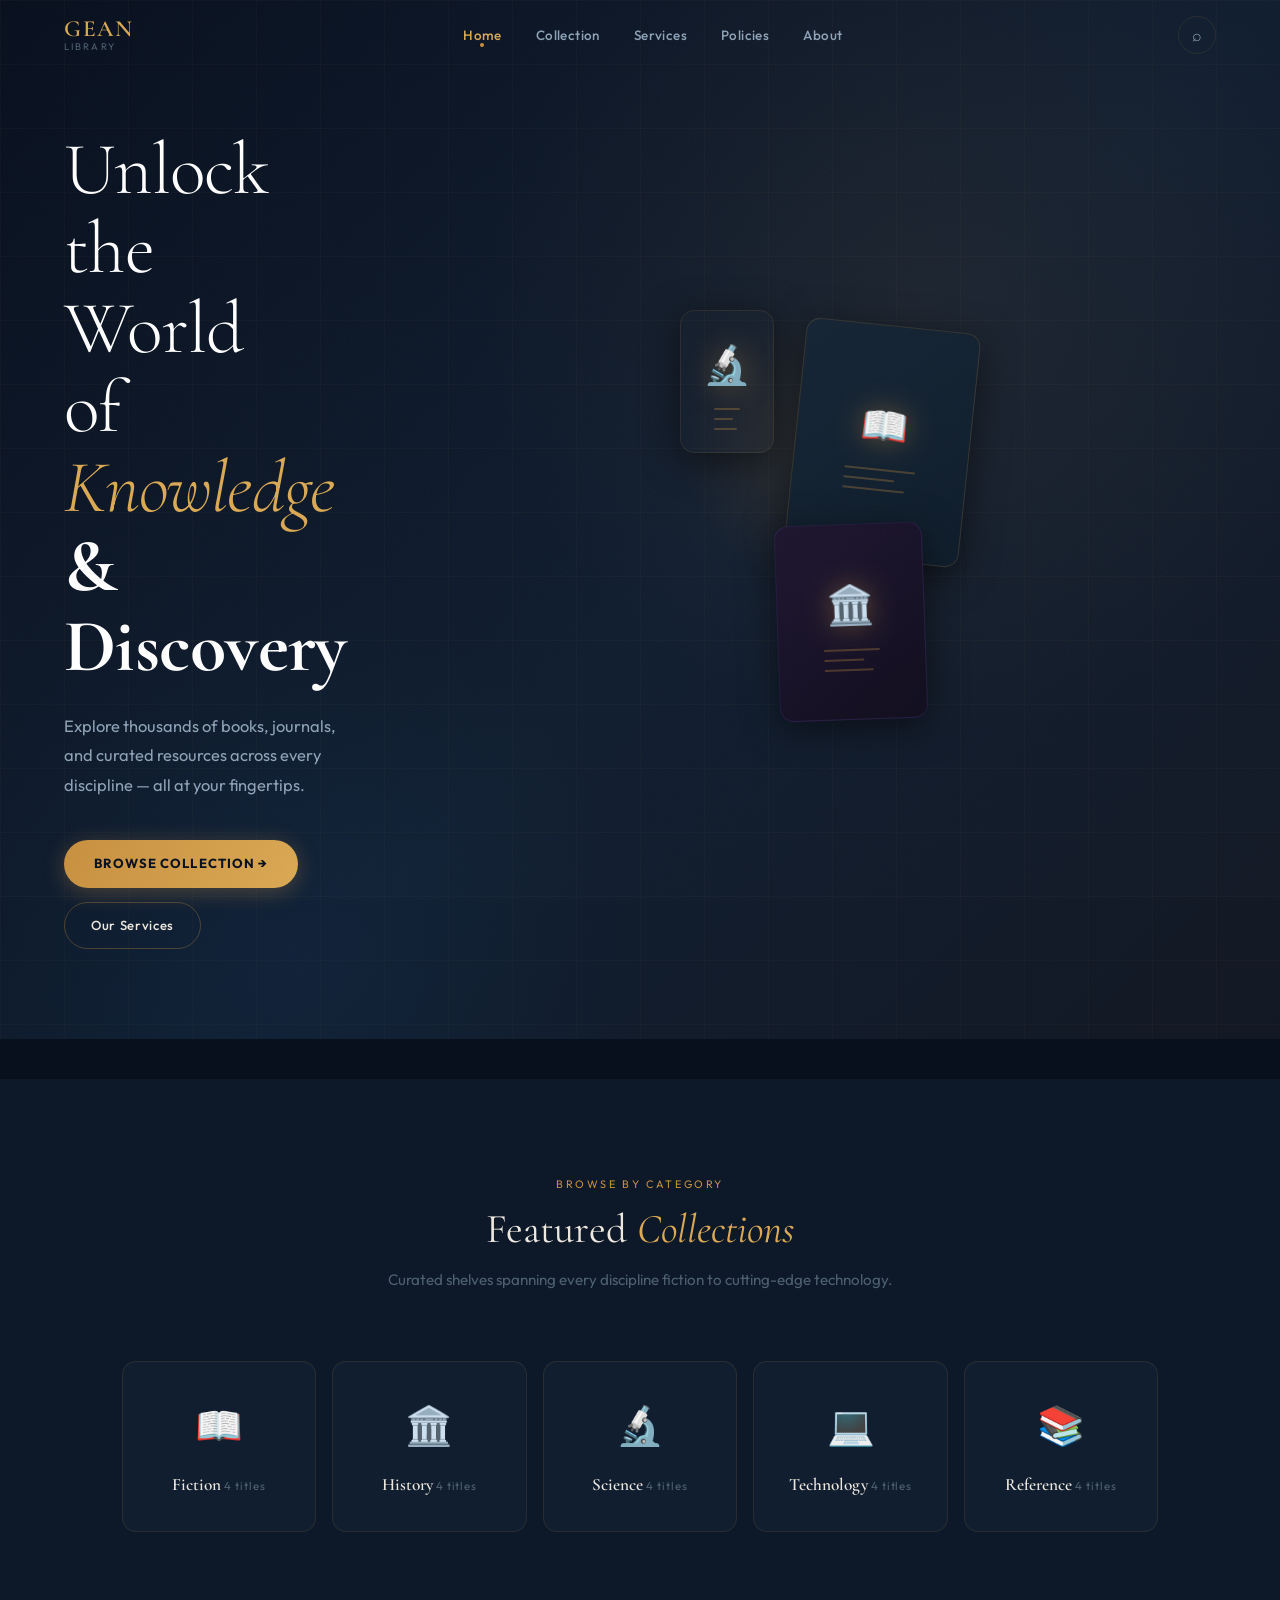
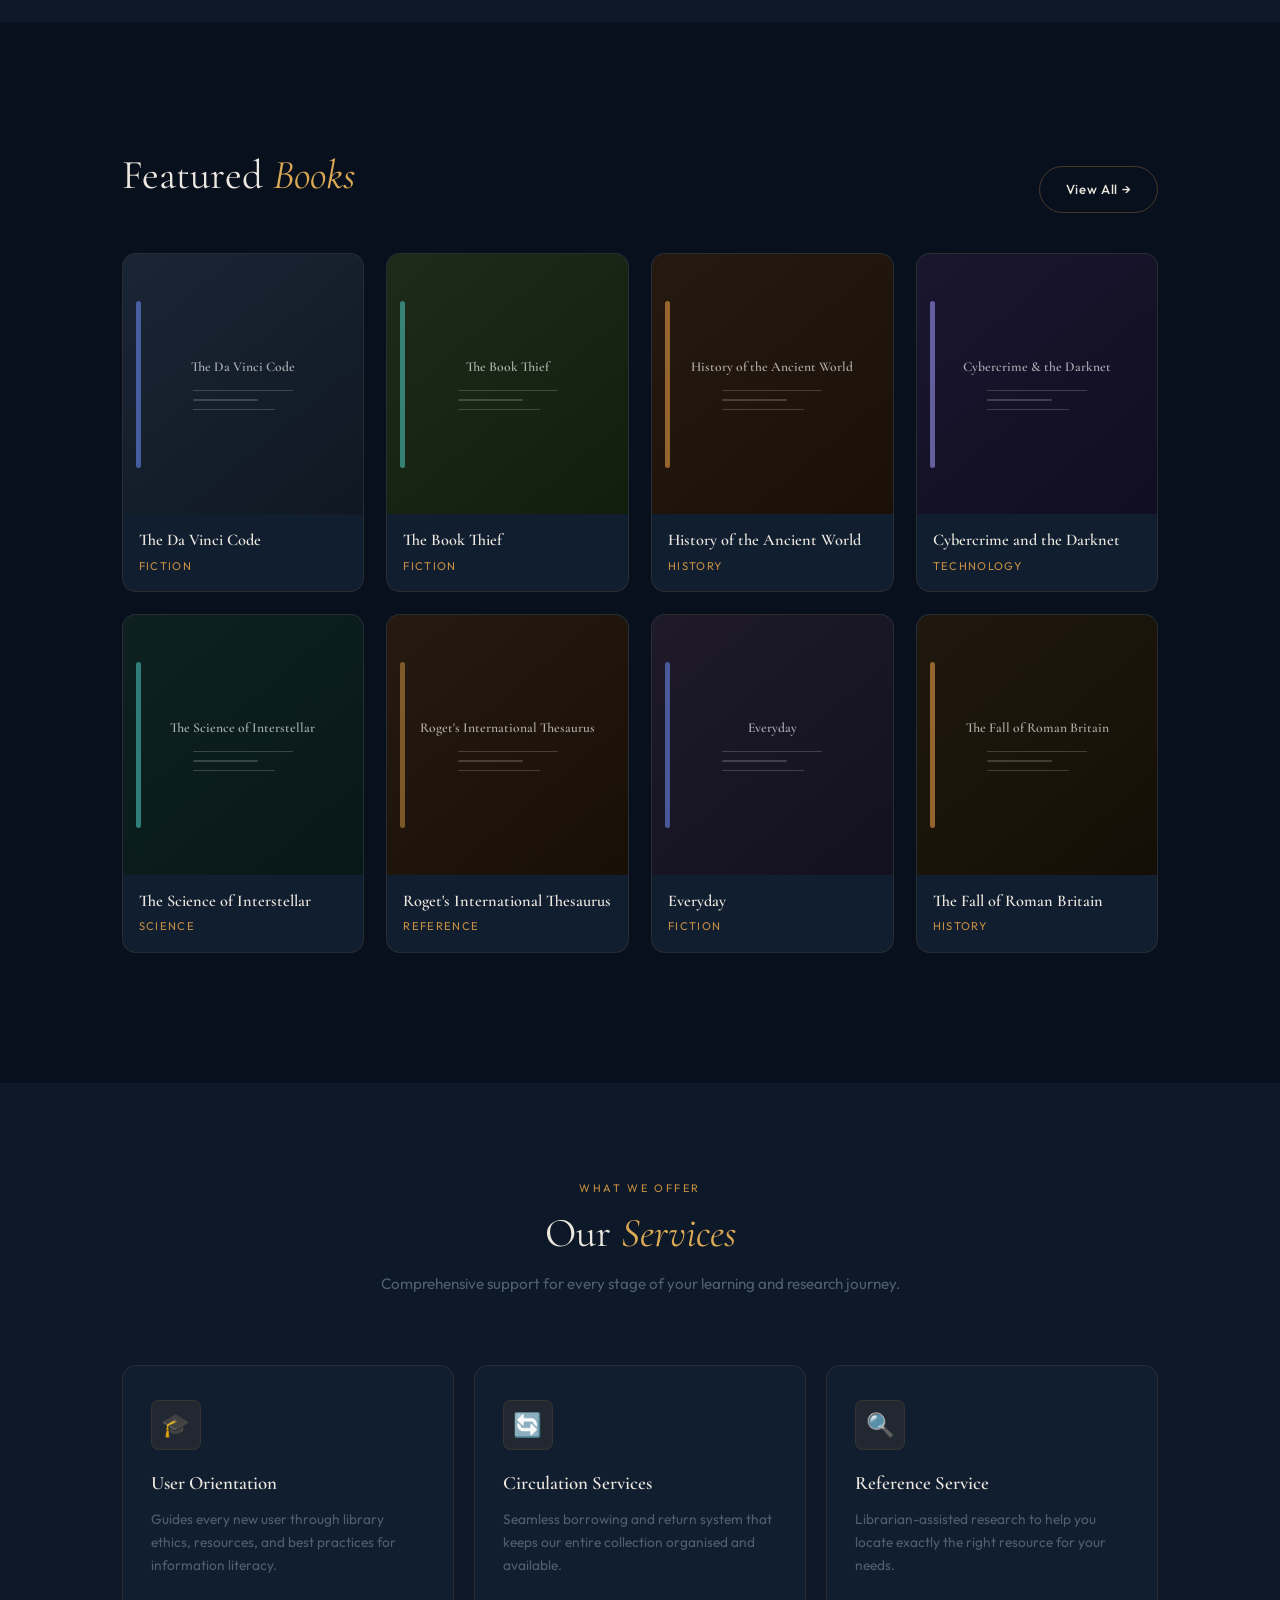
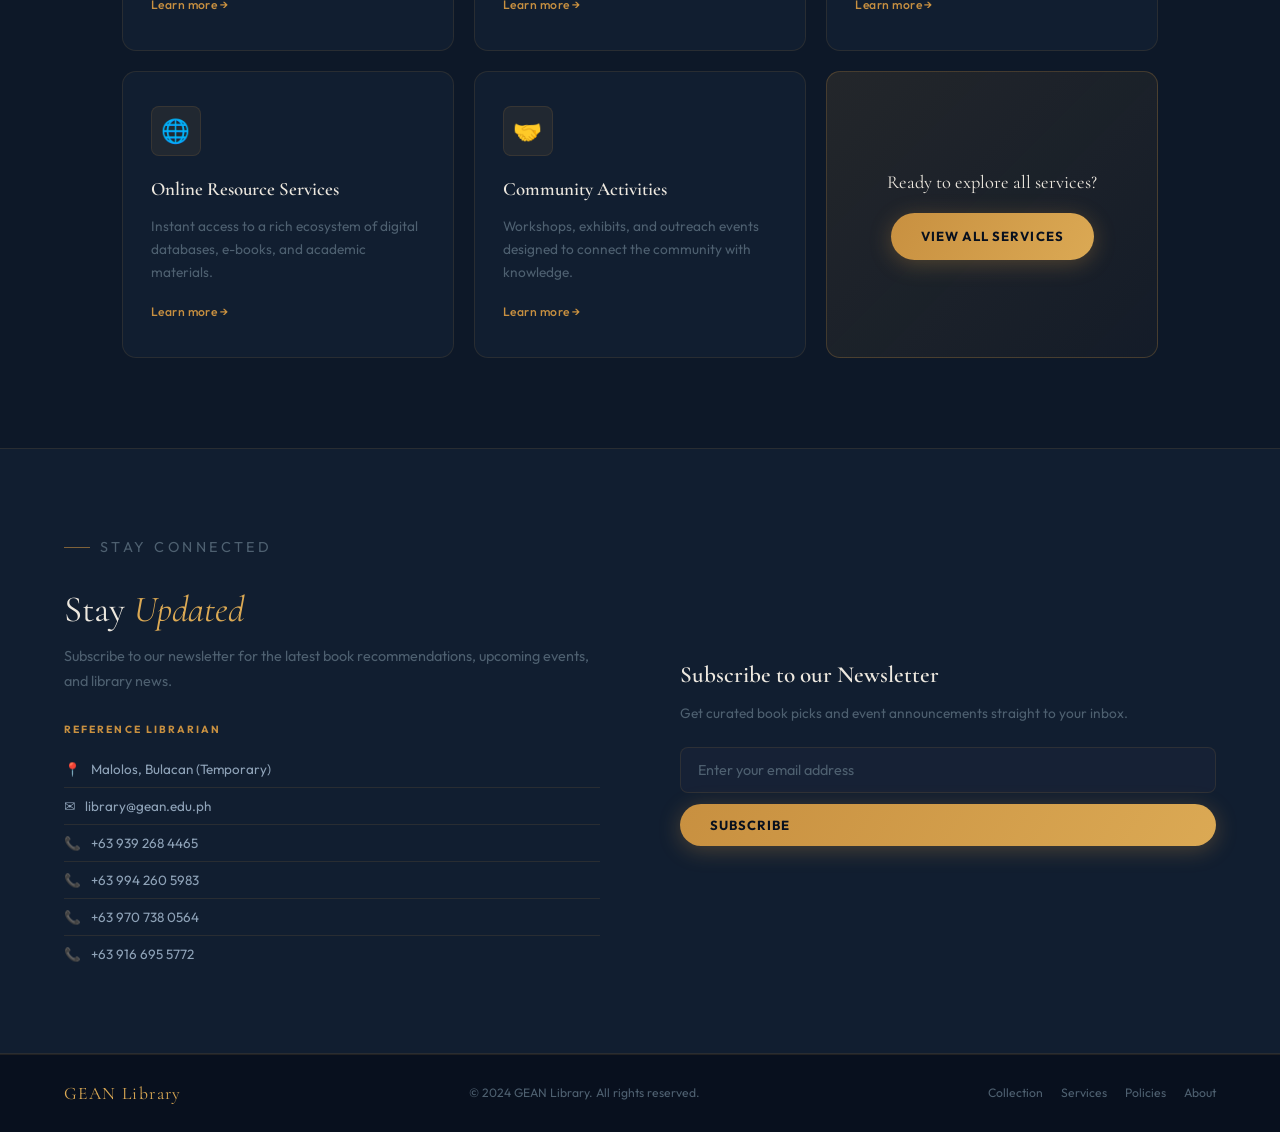
==== commit 50d64847: "Update website" ====
--- a/index.html
+++ b/index.html
@@ -60,8 +60,6 @@
   <div class="hero-inner">
     <!-- Left: Text -->
     <div class="hero-left">
-      <p class="hero-eyebrow">Welcome to GEAN Library</p>
-
       <h1 class="hero-title">
         Unlock the World<br>
         of <em>Knowledge</em>
@@ -77,20 +75,6 @@
         <a href="collection.html" class="btn-gold">Browse Collection &rarr;</a>
         <a href="services.html"   class="btn-ghost">Our Services</a>
       </div>
-
-      <div class="hero-stats">
-        <div class="stat-item">
-          <div class="stat-num" data-count="5000" data-suffix="+">0</div>
-          <div class="stat-label">Books Available</div>
-        </div>
-        <div class="stat-item">
-          <div class="stat-num" data-count="5" data-suffix="">0</div>
-          <div class="stat-label">Categories</div>
-        </div>
-        <div class="stat-item">
-          <div class="stat-num" data-count="24" data-suffix="/7">0</div>
-          <div class="stat-label">Online Access</div>
-        </div>
       </div>
     </div>
 
@@ -118,33 +102,7 @@
         </div>
       </div>
     </div>
-  </div>
 </section>
-
-<!-- ══ MARQUEE ════════════════════════════════════════════════ -->
-<div class="marquee-bar" aria-hidden="true">
-  <div class="marquee-track">
-    <!-- Duplicated for seamless loop -->
-    <span class="mq-item"><span class="mq-dot"></span>Fiction</span>
-    <span class="mq-item"><span class="mq-dot"></span>History</span>
-    <span class="mq-item"><span class="mq-dot"></span>Science</span>
-    <span class="mq-item"><span class="mq-dot"></span>Technology</span>
-    <span class="mq-item"><span class="mq-dot"></span>Reference</span>
-    <span class="mq-item"><span class="mq-dot"></span>Online Resources</span>
-    <span class="mq-item"><span class="mq-dot"></span>Community Events</span>
-    <span class="mq-item"><span class="mq-dot"></span>User Orientation</span>
-    <span class="mq-item"><span class="mq-dot"></span>Circulation Services</span>
-    <span class="mq-item"><span class="mq-dot"></span>Fiction</span>
-    <span class="mq-item"><span class="mq-dot"></span>History</span>
-    <span class="mq-item"><span class="mq-dot"></span>Science</span>
-    <span class="mq-item"><span class="mq-dot"></span>Technology</span>
-    <span class="mq-item"><span class="mq-dot"></span>Reference</span>
-    <span class="mq-item"><span class="mq-dot"></span>Online Resources</span>
-    <span class="mq-item"><span class="mq-dot"></span>Community Events</span>
-    <span class="mq-item"><span class="mq-dot"></span>User Orientation</span>
-    <span class="mq-item"><span class="mq-dot"></span>Circulation Services</span>
-  </div>
-</div>
 
 <!-- ══ CATEGORIES ════════════════════════════════════════════ -->
 <section class="cat-section sec" aria-labelledby="cat-heading">
@@ -152,7 +110,7 @@
     <header class="sec-header center" style="margin-bottom:48px">
       <p class="sec-tag">Browse by Category</p>
       <h2 class="sec-title" id="cat-heading">Featured <em>Collections</em></h2>
-      <p class="sec-desc">Curated shelves spanning every discipline — fiction to cutting-edge technology.</p>
+      <p class="sec-desc">Curated shelves spanning every discipline fiction to cutting-edge technology.</p>
     </header>
 
     <div class="cat-grid">
@@ -190,7 +148,6 @@
   <div class="wrap">
     <div class="books-hdr">
       <div>
-        <p class="sec-tag">Hand-picked for You</p>
         <h2 class="sec-title" id="books-heading">Featured <em>Books</em></h2>
       </div>
       <a href="collection.html" class="btn-ghost">View All &rarr;</a>
@@ -345,15 +302,6 @@
     </div>
   </div>
 </section>
-
-<!-- ══ GALLERY STRIP ═════════════════════════════════════════ -->
-<div class="gallery-strip" aria-label="Library photo gallery" role="img">
-  <!-- Replace src with real images from your /images folder -->
-  <img src="images/gal1.jpg" alt="Library interior" loading="lazy">
-  <img src="images/gal2.jpg" alt="Reading room"     loading="lazy">
-  <img src="images/gal3.jpg" alt="Bookshelves"      loading="lazy">
-  <img src="images/gal4.jpg" alt="Study area"       loading="lazy">
-</div>
 
 <!-- ══ SERVICES PREVIEW ══════════════════════════════════════ -->
 <section class="services-prev sec" aria-labelledby="srv-heading">
@@ -430,7 +378,7 @@
       <p>Get curated book picks and event announcements straight to your inbox.</p>
       <form class="nl-form" onsubmit="return false;">
         <input class="nl-input" type="email" placeholder="Enter your email address" required>
-        <button type="submit" class="btn-gold">Subscribe &rarr;</button>
+        <button type="submit" class="btn-gold">Subscribe</button>
       </form>
     </div>
   </div>
--- a/style.css
+++ b/style.css
@@ -367,8 +367,17 @@
 /* ═══════════════════════════════════════════════════════════════
    SHARED LAYOUT HELPERS
    ═══════════════════════════════════════════════════════════════ */
-.wrap   { max-width:1280px; margin:0 auto; padding:0 5%; }
-.sec    { padding:90px 5%; }
+.wrap   { 
+  max-width:1280px; 
+  margin:0 auto; 
+  padding:0 5%; }
+.sec    { 
+  padding:90px 5%;
+  margin-top: 40px; 
+}
+.sec2    { 
+  margin-top: 0px; 
+}
 .sec-sm { padding:56px 5%; }
 
 .sec-tag {
@@ -400,9 +409,10 @@
 .sec-title em { font-style:italic; color:var(--gold-light); }
 
 .sec-desc {
+  padding-bottom: 20px;
   font-size:.95rem;
   color:var(--text-3);
-  max-width:480px;
+  max-width:980px;
   line-height:1.72;
 }
 
@@ -508,13 +518,6 @@
 }
 
 /* Left — text */
-.hero-eyebrow {
-  display:inline-flex; align-items:center; gap:10px;
-  font-size:.7rem; letter-spacing:.26em; text-transform:uppercase;
-  color:var(--gold); margin-bottom:22px;
-  opacity:0; animation:fadeUp .9s .1s var(--ease) both;
-}
-.hero-eyebrow::before { content:''; display:block; width:30px; height:1px; background:var(--gold); }
 
 .hero-title {
   font-family:var(--font-d);
@@ -543,23 +546,6 @@
   opacity:0; animation:fadeUp .9s .4s var(--ease) both;
 }
 
-/* Stats row */
-.hero-stats {
-  display:flex; gap:40px;
-  margin-top:52px; padding-top:36px;
-  border-top:1px solid var(--border);
-  opacity:0; animation:fadeUp .9s .54s var(--ease) both;
-}
-.stat-num {
-  font-family:var(--font-d);
-  font-size:2.2rem; font-weight:700;
-  color:var(--gold-light); line-height:1;
-}
-.stat-label {
-  font-size:.7rem; letter-spacing:.09em; text-transform:uppercase;
-  color:var(--text-3); margin-top:4px;
-}
-
 /* Right — floating book cards */
 .hero-visual {
   display:flex; align-items:center; justify-content:center;
@@ -576,8 +562,9 @@
 }
 
 .hv-wrap {
+  margin-right: 300px;
   position:relative;
-  width:340px; height:420px;
+  width:300px; height:420px;
 }
 .hv-card {
   position:absolute;
@@ -636,30 +623,6 @@
   border-radius:50%;
   pointer-events:none;
 }
-
-/* ═══════════════════════════════════════════════════════════════
-   INDEX — MARQUEE
-   ═══════════════════════════════════════════════════════════════ */
-.marquee-bar {
-  background:var(--navy-card);
-  border-top:1px solid var(--border);
-  border-bottom:1px solid var(--border);
-  padding:16px 0;
-  overflow:hidden;
-}
-.marquee-track {
-  display:flex;
-  width:max-content;
-  animation:marquee 30s linear infinite;
-}
-@keyframes marquee { from{transform:translateX(0)} to{transform:translateX(-50%)} }
-.mq-item {
-  display:flex; align-items:center; gap:12px;
-  padding:0 36px;
-  font-size:.72rem; letter-spacing:.18em; text-transform:uppercase;
-  color:var(--text-3); white-space:nowrap;
-}
-.mq-dot { width:4px; height:4px; background:var(--gold); border-radius:50%; flex-shrink:0; }
 
 /* ═══════════════════════════════════════════════════════════════
    INDEX — CATEGORIES
@@ -803,21 +766,6 @@
   font-size:.7rem; color:var(--gold);
   text-transform:uppercase; letter-spacing:.12em;
 }
-
-/* ═══════════════════════════════════════════════════════════════
-   INDEX — GALLERY STRIP
-   ═══════════════════════════════════════════════════════════════ */
-.gallery-strip {
-  display:flex; height:340px; gap:3px;
-  overflow:hidden; background:var(--navy-mid);
-}
-.gallery-strip img {
-  flex:1; object-fit:cover;
-  filter:brightness(.5) saturate(.65);
-  transition:flex .6s cubic-bezier(.4,0,.2,1), filter .4s;
-  cursor:pointer; min-width:48px;
-}
-.gallery-strip img:hover { flex:4; filter:brightness(.85) saturate(1); }
 
 /* ═══════════════════════════════════════════════════════════════
    INDEX — SERVICES PREVIEW
@@ -998,6 +946,7 @@
   position:sticky; top:70px; z-index:100;
 }
 .col-nav-inner {
+  justify-content: center;
   max-width:1280px; margin:0 auto;
   padding:0 5%;
   display:flex; gap:2px;
@@ -1025,7 +974,7 @@
   display:flex; align-items:flex-end; justify-content:space-between;
   margin-bottom:38px; gap:20px; flex-wrap:wrap;
 }
-.bsec-left {}
+
 .cat-pill {
   display:inline-flex; align-items:center; gap:7px;
   background:rgba(200,144,64,.1); border:1px solid rgba(200,144,64,.22);
@@ -1182,6 +1131,7 @@
 /* ═══════════════════════════════════════════════════════════════
    ABOUT PAGE
    ═══════════════════════════════════════════════════════════════ */
+
 .about-hero {
   min-height:52vh;
   display:flex; align-items:flex-end;
@@ -1229,6 +1179,7 @@
   display:flex; gap:22px; justify-content:center; flex-wrap:wrap;
 }
 .team-card {
+  margin-top: 20px;
   width:228px;
   background:var(--navy-card);
   border:1px solid var(--border);
@@ -1395,12 +1346,15 @@
 
 @media (max-width: 900px) {
   .team-grid {
+    margin-left: 110px;
+    justify-content: center;
     grid-template-columns: repeat(2, 1fr);
   }
 }
 
 @media (max-width: 500px) {
   .team-grid {
+    justify-content: center;
     grid-template-columns: 1fr;
   }
 }
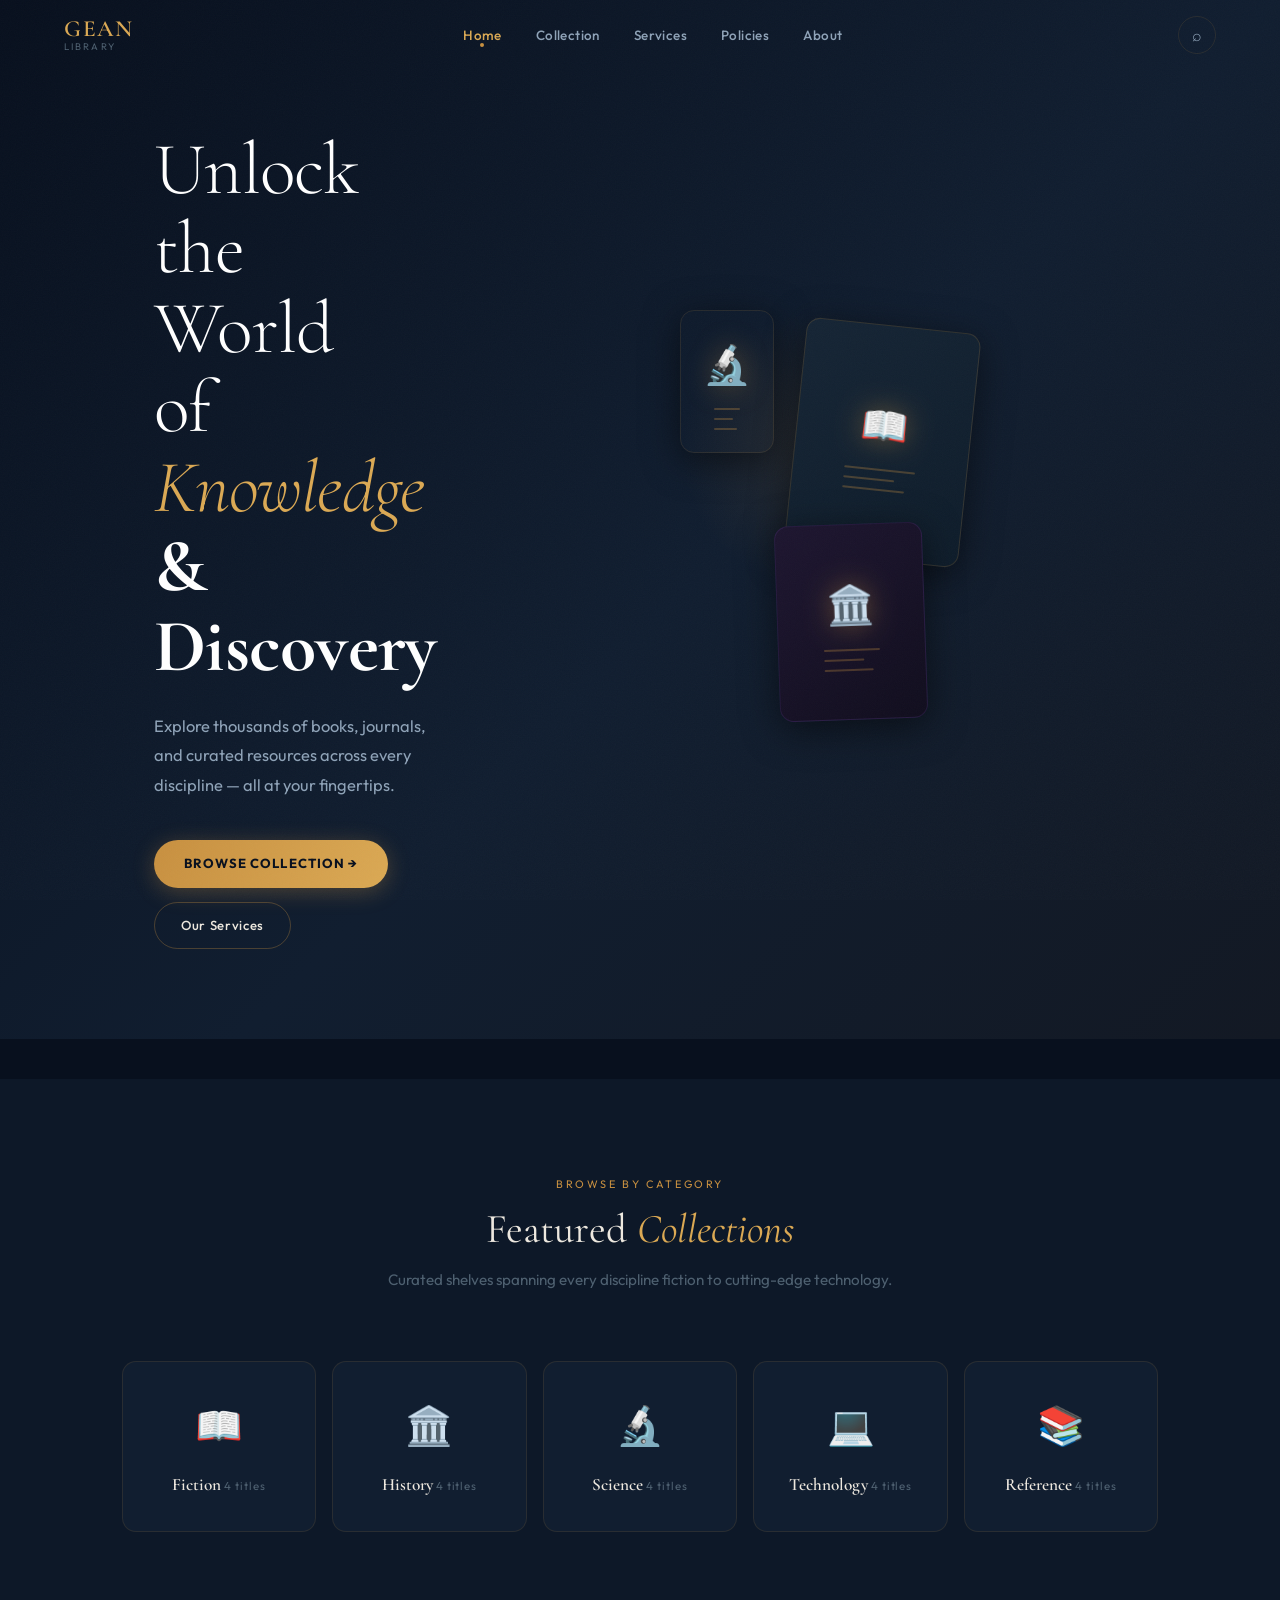
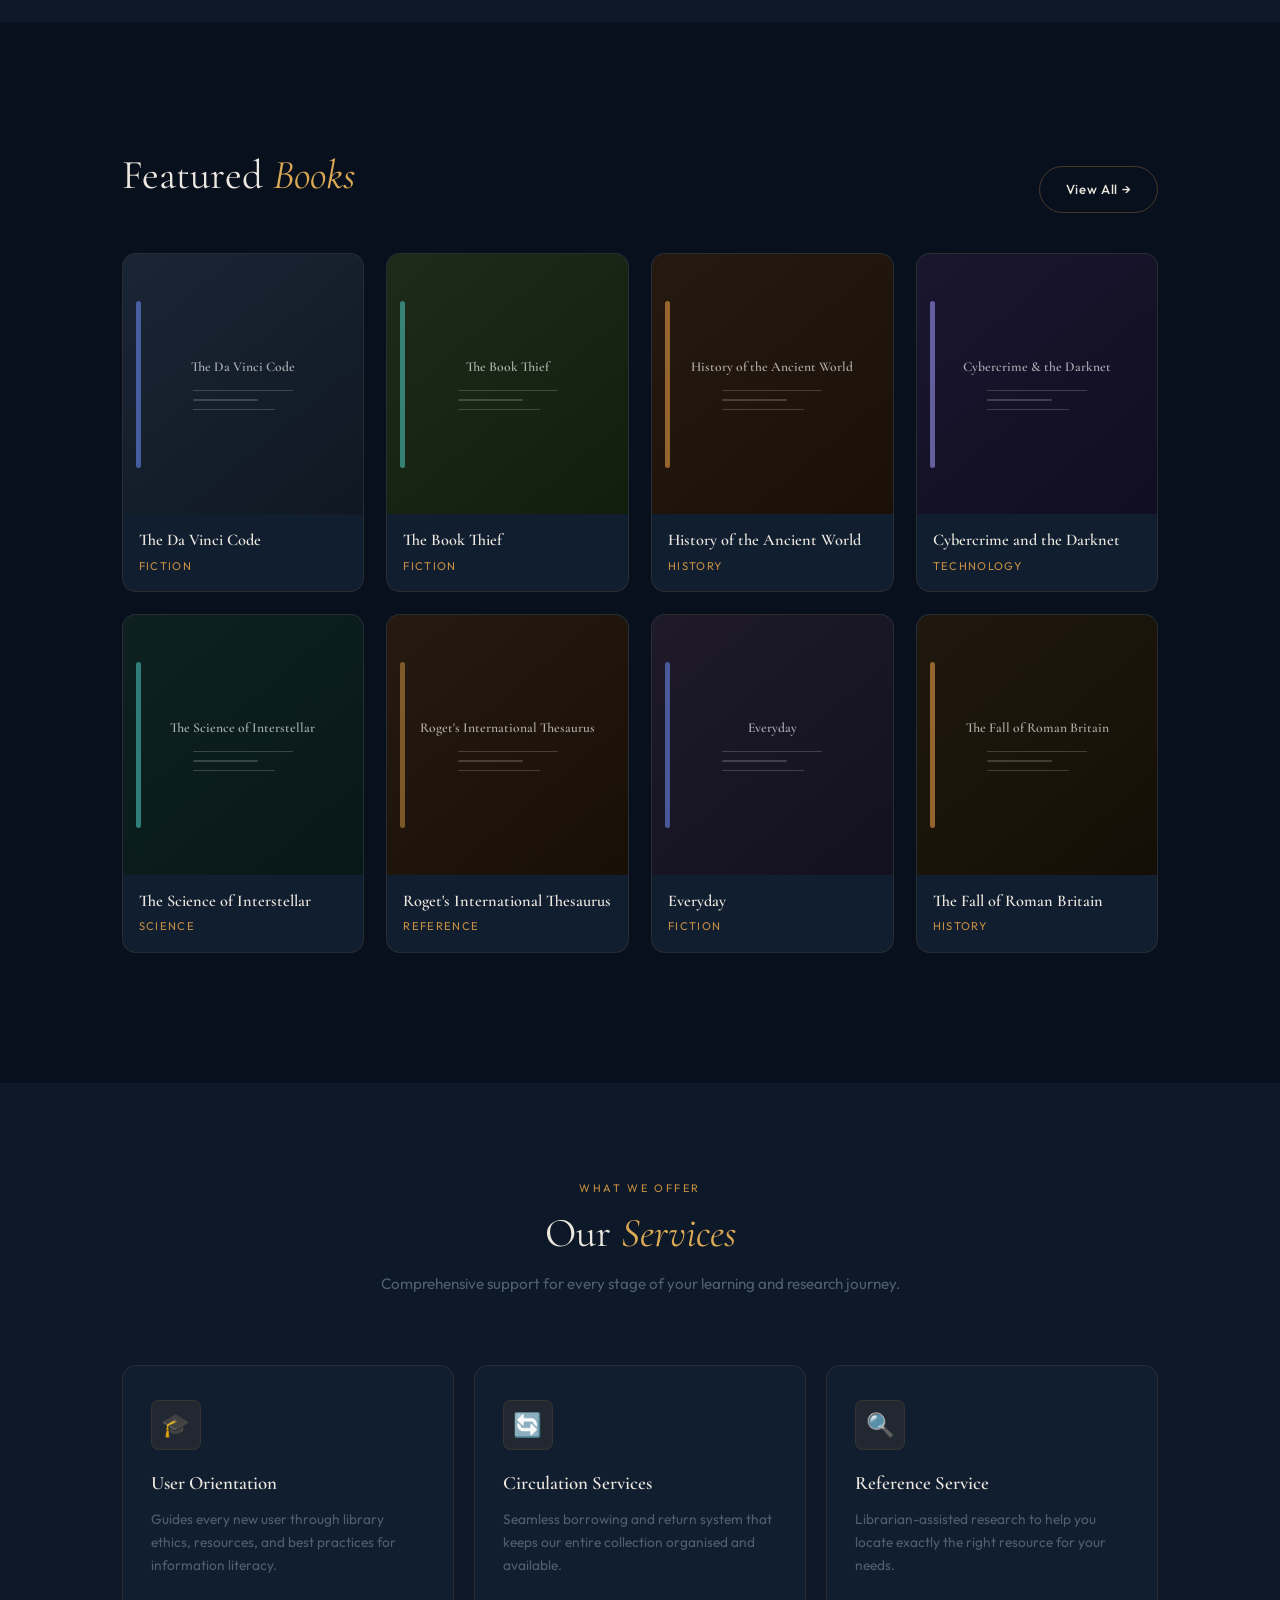
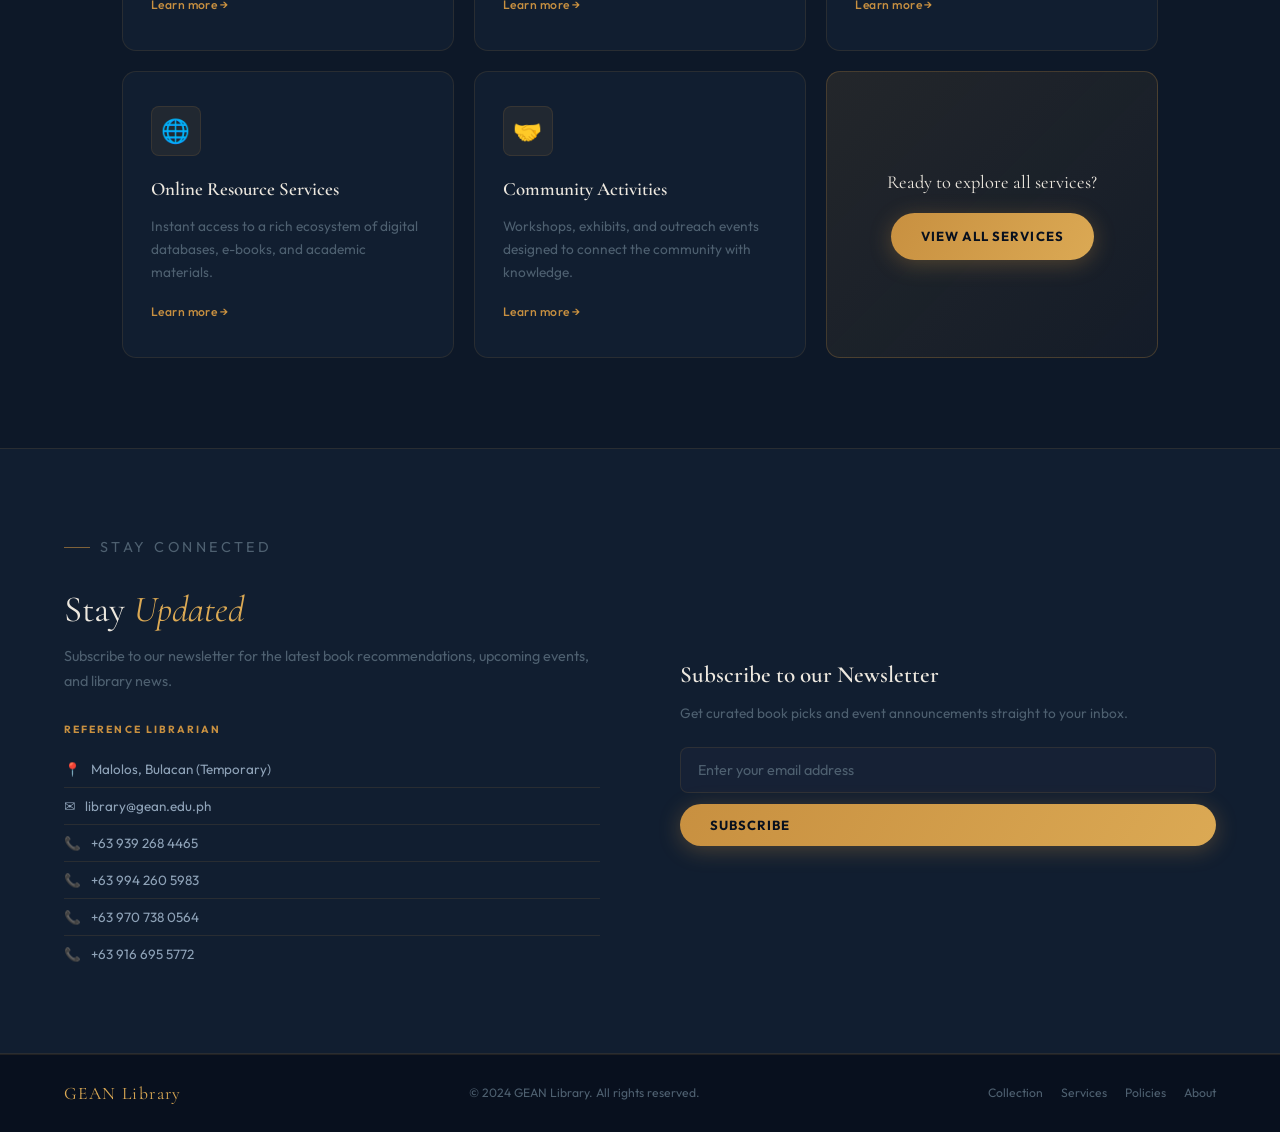
==== commit b855e2eb: "update website" ====
--- a/index.html
+++ b/index.html
@@ -53,10 +53,6 @@
 
 <!-- ══ HERO ══════════════════════════════════════════════════ -->
 <section class="hero" id="home" aria-label="Hero section">
-  <div class="hero-grid"></div>
-  <div class="hero-radial"></div>
-  <div class="hero-radial-2"></div>
-
   <div class="hero-inner">
     <!-- Left: Text -->
     <div class="hero-left">
--- a/style.css
+++ b/style.css
@@ -473,38 +473,6 @@
   background:var(--g-hero);
 }
 
-/* Grid bg */
-.hero-grid {
-  position:absolute; inset:0; pointer-events:none;
-  background-image:
-    linear-gradient(rgba(200,144,64,.035) 1px, transparent 1px),
-    linear-gradient(90deg,rgba(200,144,64,.035) 1px, transparent 1px);
-  background-size:64px 64px;
-  animation:gridDrift 40s linear infinite;
-}
-@keyframes gridDrift { from{background-position:0 0;} to{background-position:64px 64px;} }
-
-.hero-radial {
-  position:absolute;
-  top:-15%; right:-8%;
-  width:72vw; height:72vw;
-  background:radial-gradient(circle, rgba(200,144,64,.07) 0%, transparent 68%);
-  animation:breathe 9s ease-in-out infinite;
-  pointer-events:none;
-}
-.hero-radial-2 {
-  position:absolute;
-  bottom:-25%; left:-5%;
-  width:55vw; height:55vw;
-  background:radial-gradient(circle, rgba(20,80,140,.11) 0%, transparent 70%);
-  animation:breathe 12s ease-in-out infinite reverse;
-  pointer-events:none;
-}
-@keyframes breathe {
-  0%,100%{transform:scale(1);opacity:1;}
-  50%{transform:scale(1.1);opacity:.7;}
-}
-
 /* Content grid */
 .hero-inner {
   position:relative; z-index:2;
@@ -516,9 +484,10 @@
   align-items:center;
   width:100%;
 }
-
-/* Left — text */
-
+.hero-left{
+  padding-left: 90px;
+
+}
 .hero-title {
   font-family:var(--font-d);
   font-size:clamp(3rem,5.8vw,5.4rem);
@@ -1224,6 +1193,7 @@
    RESPONSIVE
    ═══════════════════════════════════════════════════════════════ */
 @media(max-width:1200px) {
+  .hero-left {padding-right: 100px;}
   .cat-grid { grid-template-columns:repeat(3,1fr); }
   .books-grid { grid-template-columns:repeat(3,1fr); }
   .book-grid-4 { grid-template-columns:repeat(3,1fr); }
